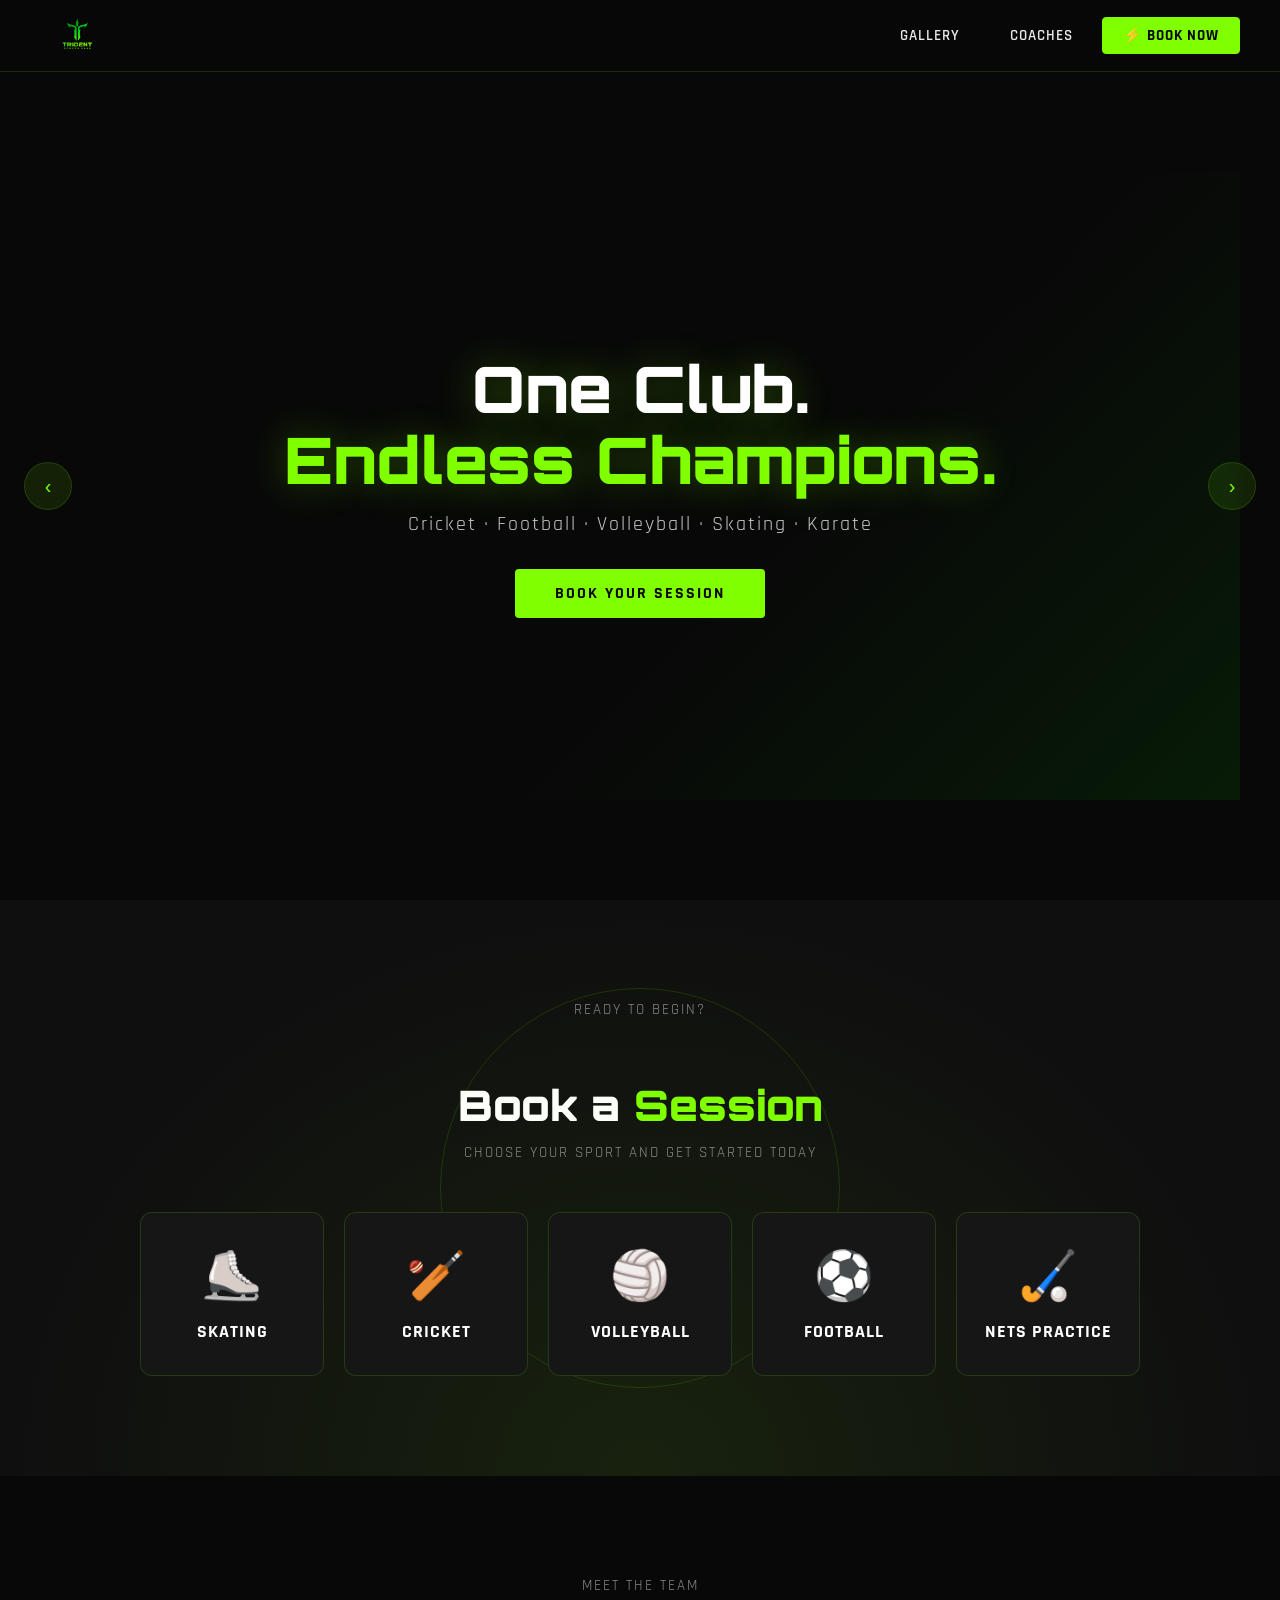
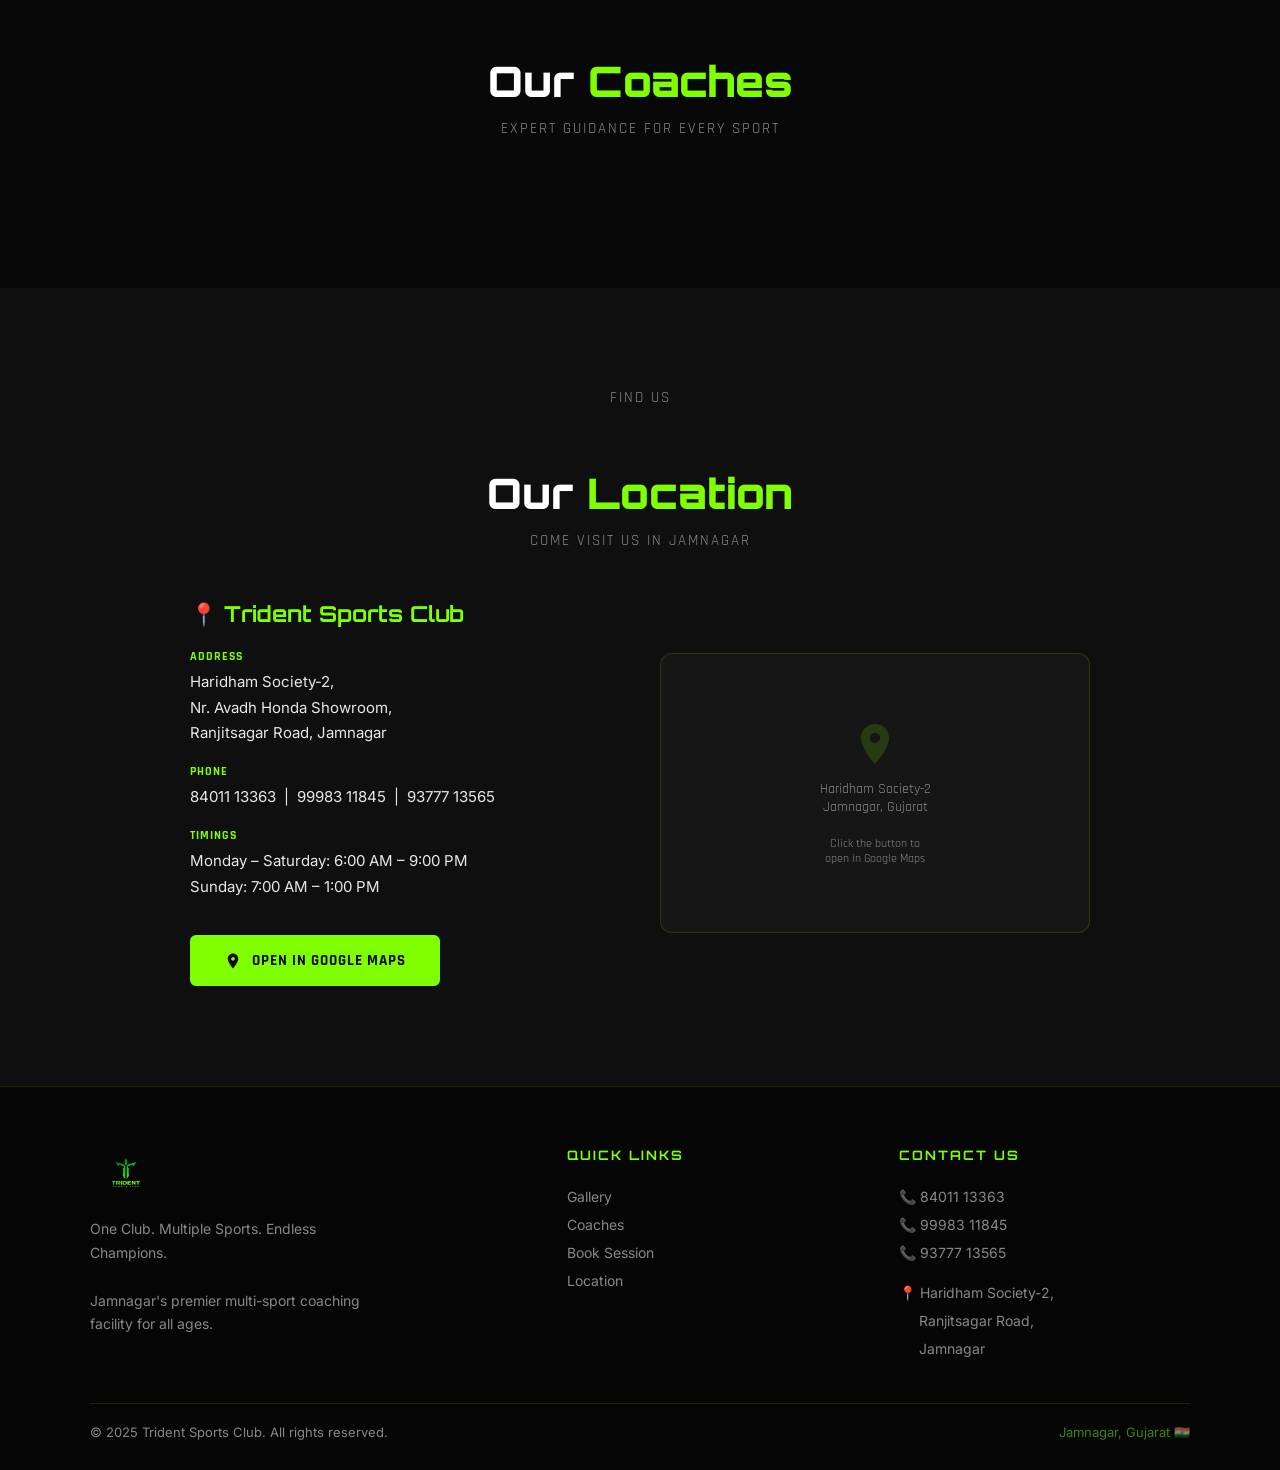
==== index.html @ 160d7a82 "Rename Index.html to index.html" ====
<!DOCTYPE html>
<html lang="en">
<head>
<meta charset="UTF-8">
<meta name="viewport" content="width=device-width, initial-scale=1.0">
<title>Trident Sports Club - Jamnagar</title>
<link rel="preconnect" href="https://fonts.googleapis.com">
<link href="https://fonts.googleapis.com/css2?family=Rajdhani:wght@400;500;600;700&family=Orbitron:wght@400;700;900&family=Inter:wght@300;400;500;600&display=swap" rel="stylesheet">

<style>
:root {
  --neon: #7FFF00;
  --dark-green: #00C800;
  --black: #080808;
  --dark: #0f0f0f;
  --card: #161616;
  --border: rgba(127,255,0,0.15);
  --text: #e8e8e8;
  --muted: #888;
}

* { margin:0; padding:0; box-sizing:border-box; }

html { scroll-behavior: smooth; }

body {
  background: var(--black);
  color: var(--text);
  font-family: 'Inter', sans-serif;
  overflow-x: hidden;
}

/* ===== SCROLLBAR ===== */
::-webkit-scrollbar { width: 4px; }
::-webkit-scrollbar-track { background: var(--black); }
::-webkit-scrollbar-thumb { background: var(--neon); border-radius: 2px; }

/* ===== HEADER ===== */
header {
  position: fixed; top: 0; left: 0; right: 0; z-index: 1000;
  background: rgba(8,8,8,0.92);
  backdrop-filter: blur(12px);
  border-bottom: 1px solid var(--border);
  padding: 0 40px;
  height: 72px;
  display: flex; align-items: center; justify-content: space-between;
}

.logo-wrap img { height: 52px; object-fit: contain; }

nav { display: flex; align-items: center; gap: 8px; }

nav a {
  color: var(--text);
  text-decoration: none;
  font-family: 'Rajdhani', sans-serif;
  font-size: 15px;
  font-weight: 600;
  letter-spacing: 1px;
  text-transform: uppercase;
  padding: 8px 20px;
  border-radius: 4px;
  border: 1px solid transparent;
  transition: all 0.3s;
}

nav a:hover { color: var(--neon); border-color: var(--border); }

nav .cta-btn {
  background: var(--neon);
  color: var(--black);
  border-color: var(--neon);
  font-weight: 700;
  cursor: pointer;
}

nav .cta-btn:hover {
  background: transparent;
  color: var(--neon);
}

/* ===== HERO SLIDER ===== */
.hero {
  margin-top: 72px;
  position: relative;
  height: calc(100vh - 72px);
  overflow: hidden;
}

.slides-wrap {
  display: flex;
  width: 100%;
  height: 100%;
  transition: transform 0.8s cubic-bezier(0.77, 0, 0.18, 1);
}

.slide {
  min-width: 100%;
  height: 100%;
  position: relative;
  display: flex; align-items: center; justify-content: center;
  overflow: hidden;
}

.slide-bg {
  position: absolute; inset: 0;
  background-size: cover; background-position: center;
  transform: scale(1.05);
  transition: transform 8s ease;
}

.slide.active .slide-bg { transform: scale(1); }

.slide-overlay {
  position: absolute; inset: 0;
  background: linear-gradient(135deg, rgba(8,8,8,0.85) 0%, rgba(8,8,8,0.4) 60%, rgba(0,200,0,0.1) 100%);
}

.slide-content {
  position: relative; z-index: 2;
  text-align: center;
  padding: 0 20px;
}

.slide-content h2 {
  font-family: 'Orbitron', sans-serif;
  font-size: clamp(28px, 5vw, 64px);
  font-weight: 900;
  color: #fff;
  line-height: 1.1;
  text-shadow: 0 0 40px rgba(127,255,0,0.3);
}

.slide-content h2 span { color: var(--neon); }

.slide-content p {
  font-size: clamp(14px, 2vw, 20px);
  color: var(--text);
  margin: 16px 0 32px;
  opacity: 0.85;
  font-family: 'Rajdhani', sans-serif;
  letter-spacing: 2px;
}

.slide-btn {
  display: inline-block;
  background: var(--neon);
  color: var(--black);
  font-family: 'Rajdhani', sans-serif;
  font-weight: 700;
  font-size: 16px;
  letter-spacing: 2px;
  text-transform: uppercase;
  padding: 14px 40px;
  border-radius: 4px;
  cursor: pointer;
  border: none;
  transition: all 0.3s;
  text-decoration: none;
}

.slide-btn:hover {
  background: transparent;
  color: var(--neon);
  box-shadow: 0 0 0 2px var(--neon), 0 0 30px rgba(127,255,0,0.3);
}

/* Slide dots */
.slide-dots {
  position: absolute; bottom: 30px; left: 50%; transform: translateX(-50%);
  display: flex; gap: 10px; z-index: 10;
}

.dot {
  width: 8px; height: 8px;
  border-radius: 50%;
  background: rgba(255,255,255,0.3);
  cursor: pointer; transition: all 0.3s;
}

.dot.active { background: var(--neon); width: 24px; border-radius: 4px; }

/* Slide arrows */
.slide-arrow {
  position: absolute; top: 50%; transform: translateY(-50%);
  z-index: 10;
  background: rgba(127,255,0,0.1);
  border: 1px solid var(--border);
  color: var(--neon);
  width: 48px; height: 48px;
  border-radius: 50%;
  display: flex; align-items: center; justify-content: center;
  cursor: pointer;
  font-size: 20px;
  transition: all 0.3s;
  backdrop-filter: blur(8px);
}

.slide-arrow:hover { background: var(--neon); color: var(--black); }
.slide-arrow.prev { left: 24px; }
.slide-arrow.next { right: 24px; }

/* ===== SECTIONS ===== */
section { padding: 100px 40px; }

.section-title {
  font-family: 'Orbitron', sans-serif;
  font-size: clamp(24px, 4vw, 42px);
  font-weight: 900;
  text-align: center;
  margin-bottom: 12px;
  color: #fff;
}

.section-title span { color: var(--neon); }

.section-sub {
  text-align: center;
  color: var(--muted);
  font-size: 15px;
  letter-spacing: 2px;
  text-transform: uppercase;
  margin-bottom: 60px;
  font-family: 'Rajdhani', sans-serif;
}

/* ===== BOOK NOW SECTION ===== */
#book {
  background: var(--dark);
  position: relative;
  overflow: hidden;
}

#book::before {
  content: '';
  position: absolute; inset: 0;
  background: radial-gradient(ellipse at 50% 100%, rgba(127,255,0,0.08) 0%, transparent 70%);
}

.book-grid {
  display: grid;
  grid-template-columns: repeat(auto-fit, minmax(160px, 1fr));
  gap: 20px;
  max-width: 1000px;
  margin: 0 auto;
}

.sport-card {
  background: var(--card);
  border: 1px solid var(--border);
  border-radius: 12px;
  padding: 32px 20px;
  text-align: center;
  cursor: pointer;
  transition: all 0.4s;
  position: relative;
  overflow: hidden;
}

.sport-card::before {
  content: '';
  position: absolute; top: 0; left: 0; right: 0; height: 3px;
  background: linear-gradient(90deg, transparent, var(--neon), transparent);
  transform: scaleX(0); transition: transform 0.4s;
}

.sport-card:hover::before { transform: scaleX(1); }

.sport-card:hover {
  border-color: rgba(127,255,0,0.4);
  transform: translateY(-8px);
  box-shadow: 0 20px 60px rgba(127,255,0,0.1);
}

.sport-icon {
  font-size: 48px;
  margin-bottom: 16px;
  display: block;
  transition: transform 0.3s;
}

.sport-card:hover .sport-icon { transform: scale(1.15); }

.sport-img {
  width: 80px; height: 80px;
  border-radius: 50%;
  object-fit: cover;
  margin: 0 auto 16px;
  display: block;
  border: 2px solid var(--border);
  transition: border-color 0.3s;
}

.sport-card:hover .sport-img { border-color: var(--neon); }

.sport-card h3 {
  font-family: 'Rajdhani', sans-serif;
  font-size: 18px;
  font-weight: 700;
  letter-spacing: 1px;
  text-transform: uppercase;
  color: #fff;
}

/* Animated pulse ring for book section */
.pulse-ring {
  position: absolute;
  width: 400px; height: 400px;
  border-radius: 50%;
  border: 1px solid rgba(127,255,0,0.05);
  top: 50%; left: 50%;
  transform: translate(-50%, -50%);
  animation: pulse-expand 4s ease-out infinite;
}

.pulse-ring:nth-child(2) { animation-delay: 1.3s; }
.pulse-ring:nth-child(3) { animation-delay: 2.6s; }

@keyframes pulse-expand {
  0% { transform: translate(-50%,-50%) scale(0.5); opacity: 1; }
  100% { transform: translate(-50%,-50%) scale(2); opacity: 0; }
}

/* ===== COACHES SECTION ===== */
#coaches { background: var(--black); }

.coaches-grid {
  display: grid;
  grid-template-columns: repeat(auto-fill, minmax(240px, 1fr));
  gap: 24px;
  max-width: 1100px;
  margin: 0 auto;
}

.coach-card {
  background: var(--card);
  border: 1px solid var(--border);
  border-radius: 12px;
  overflow: hidden;
  transition: all 0.4s;
  position: relative;
}

.coach-card:hover {
  transform: translateY(-6px);
  box-shadow: 0 20px 50px rgba(127,255,0,0.08);
  border-color: rgba(127,255,0,0.35);
}

.coach-img-wrap {
  height: 220px;
  background: linear-gradient(135deg, #1a2a0a, #0a1a05);
  display: flex; align-items: center; justify-content: center;
  font-size: 72px;
  position: relative; overflow: hidden;
}

.coach-img-wrap img {
  width: 100%; height: 100%;
  object-fit: cover;
}

.coach-img-placeholder {
  font-size: 72px;
}

.coach-sport-tag {
  position: absolute; top: 12px; right: 12px;
  background: var(--neon);
  color: var(--black);
  font-family: 'Rajdhani', sans-serif;
  font-weight: 700;
  font-size: 11px;
  letter-spacing: 1px;
  text-transform: uppercase;
  padding: 4px 10px;
  border-radius: 3px;
}

.coach-info { padding: 20px; }

.coach-info h3 {
  font-family: 'Rajdhani', sans-serif;
  font-size: 20px;
  font-weight: 700;
  color: #fff;
  letter-spacing: 0.5px;
}

.coach-info p {
  color: var(--muted);
  font-size: 13px;
  margin-top: 6px;
  line-height: 1.5;
}

.coach-exp {
  display: flex; align-items: center; gap: 6px;
  margin-top: 12px;
  color: var(--neon);
  font-family: 'Rajdhani', sans-serif;
  font-size: 13px;
  font-weight: 600;
}

/* ===== LOCATION ===== */
#location {
  background: var(--dark);
}

.location-inner {
  max-width: 900px;
  margin: 0 auto;
  display: grid;
  grid-template-columns: 1fr 1fr;
  gap: 40px;
  align-items: center;
}

.location-info h3 {
  font-family: 'Orbitron', sans-serif;
  font-size: 22px;
  color: var(--neon);
  margin-bottom: 20px;
}

.location-info p {
  color: var(--text);
  line-height: 1.7;
  margin-bottom: 8px;
  font-size: 15px;
}

.location-info p strong {
  color: var(--neon);
  font-family: 'Rajdhani', sans-serif;
  font-size: 12px;
  letter-spacing: 1px;
  text-transform: uppercase;
  display: block;
  margin-bottom: 2px;
}

.map-btn {
  display: inline-flex; align-items: center; gap: 10px;
  margin-top: 28px;
  background: var(--neon);
  color: var(--black);
  font-family: 'Rajdhani', sans-serif;
  font-weight: 700;
  font-size: 15px;
  letter-spacing: 1px;
  text-transform: uppercase;
  padding: 14px 32px;
  border-radius: 6px;
  cursor: pointer;
  text-decoration: none;
  transition: all 0.3s;
  border: 2px solid var(--neon);
}

.map-btn:hover {
  background: transparent;
  color: var(--neon);
}

.map-placeholder {
  border-radius: 12px;
  overflow: hidden;
  border: 1px solid var(--border);
  height: 280px;
  background: var(--card);
  display: flex; align-items: center; justify-content: center;
  flex-direction: column;
  gap: 12px;
  color: var(--muted);
  font-family: 'Rajdhani', sans-serif;
  font-size: 14px;
  text-align: center;
}

.map-placeholder svg { opacity: 0.4; }

/* ===== FOOTER ===== */
footer {
  background: #050505;
  border-top: 1px solid var(--border);
  padding: 60px 40px 30px;
}

.footer-grid {
  max-width: 1100px;
  margin: 0 auto;
  display: grid;
  grid-template-columns: 1.5fr 1fr 1fr;
  gap: 40px;
  padding-bottom: 40px;
  border-bottom: 1px solid var(--border);
}

.footer-brand img { height: 50px; margin-bottom: 16px; }

.footer-brand p {
  color: var(--muted);
  font-size: 14px;
  line-height: 1.7;
  max-width: 280px;
}

.footer-col h4 {
  font-family: 'Orbitron', sans-serif;
  font-size: 13px;
  color: var(--neon);
  letter-spacing: 2px;
  text-transform: uppercase;
  margin-bottom: 20px;
}

.footer-col p, .footer-col a {
  color: var(--muted);
  font-size: 14px;
  line-height: 2;
  text-decoration: none;
  display: block;
  transition: color 0.2s;
}

.footer-col a:hover { color: var(--neon); }

.footer-bottom {
  max-width: 1100px;
  margin: 20px auto 0;
  display: flex; justify-content: space-between; align-items: center;
  font-size: 13px;
  color: var(--muted);
}

/* ===== MODALS ===== */
.modal-overlay {
  position: fixed; inset: 0;
  background: rgba(0,0,0,0.85);
  backdrop-filter: blur(8px);
  z-index: 9000;
  display: none;
  align-items: center;
  justify-content: center;
  padding: 20px;
}

.modal-overlay.open { display: flex; }

.modal {
  background: var(--card);
  border: 1px solid var(--border);
  border-radius: 16px;
  width: 100%;
  max-width: 600px;
  max-height: 90vh;
  overflow-y: auto;
  position: relative;
}

.modal-header {
  padding: 28px 32px 20px;
  border-bottom: 1px solid var(--border);
  display: flex; justify-content: space-between; align-items: center;
}

.modal-header h2 {
  font-family: 'Orbitron', sans-serif;
  font-size: 20px;
  color: var(--neon);
}

.close-btn {
  background: none; border: none;
  color: var(--muted); font-size: 24px;
  cursor: pointer; transition: color 0.2s;
  line-height: 1;
}

.close-btn:hover { color: #fff; }

.modal-body { padding: 28px 32px; }

/* Game selection */
.games-grid {
  display: grid;
  grid-template-columns: repeat(auto-fill, minmax(130px, 1fr));
  gap: 14px;
}

.game-option {
  background: var(--dark);
  border: 2px solid var(--border);
  border-radius: 10px;
  padding: 20px 12px;
  text-align: center;
  cursor: pointer;
  transition: all 0.3s;
  font-family: 'Rajdhani', sans-serif;
  font-size: 14px;
  font-weight: 600;
  color: #fff;
  letter-spacing: 0.5px;
}

.game-option:hover, .game-option.selected {
  border-color: var(--neon);
  background: rgba(127,255,0,0.08);
  color: var(--neon);
}

.game-option .g-icon { font-size: 32px; display: block; margin-bottom: 8px; }

/* Tab system */
.tabs {
  display: flex; gap: 0;
  border-bottom: 1px solid var(--border);
  margin-bottom: 28px;
}

.tab-btn {
  flex: 1;
  background: none;
  border: none;
  padding: 14px;
  font-family: 'Rajdhani', sans-serif;
  font-size: 15px;
  font-weight: 600;
  letter-spacing: 1px;
  text-transform: uppercase;
  color: var(--muted);
  cursor: pointer;
  border-bottom: 2px solid transparent;
  transition: all 0.3s;
}

.tab-btn.active {
  color: var(--neon);
  border-bottom-color: var(--neon);
}

.tab-content { display: none; }
.tab-content.active { display: block; }

/* Calendar */
.calendar-wrap { margin-bottom: 24px; }

.cal-header {
  display: flex; justify-content: space-between; align-items: center;
  margin-bottom: 16px;
}

.cal-header h3 {
  font-family: 'Rajdhani', sans-serif;
  font-size: 18px;
  font-weight: 700;
  color: #fff;
}

.cal-nav {
  background: none; border: 1px solid var(--border);
  color: var(--text); padding: 6px 14px;
  border-radius: 4px; cursor: pointer;
  font-size: 16px; transition: all 0.2s;
}

.cal-nav:hover { border-color: var(--neon); color: var(--neon); }

.cal-grid {
  display: grid;
  grid-template-columns: repeat(7, 1fr);
  gap: 4px;
}

.cal-day-name {
  text-align: center;
  font-family: 'Rajdhani', sans-serif;
  font-size: 12px;
  letter-spacing: 1px;
  color: var(--muted);
  padding: 8px 0;
  text-transform: uppercase;
}

.cal-day {
  text-align: center;
  padding: 10px 4px;
  border-radius: 6px;
  cursor: pointer;
  font-size: 14px;
  transition: all 0.2s;
  border: 1px solid transparent;
  color: var(--text);
}

.cal-day:hover:not(.empty):not(.past) {
  background: rgba(127,255,0,0.1);
  border-color: var(--border);
  color: var(--neon);
}

.cal-day.selected {
  background: var(--neon);
  color: var(--black);
  font-weight: 700;
}

.cal-day.today { color: var(--neon); font-weight: 700; }
.cal-day.empty, .cal-day.past { opacity: 0.2; cursor: default; }

/* Time slots */
.time-slots {
  display: grid;
  grid-template-columns: repeat(auto-fill, minmax(100px, 1fr));
  gap: 8px;
  margin-top: 12px;
}

.time-slot {
  padding: 10px;
  text-align: center;
  border: 1px solid var(--border);
  border-radius: 6px;
  cursor: pointer;
  font-family: 'Rajdhani', sans-serif;
  font-size: 14px;
  color: var(--text);
  transition: all 0.2s;
}

.time-slot:hover, .time-slot.selected {
  border-color: var(--neon);
  background: rgba(127,255,0,0.08);
  color: var(--neon);
}

/* Form */
.form-group { margin-bottom: 20px; }

.form-group label {
  display: block;
  font-family: 'Rajdhani', sans-serif;
  font-size: 13px;
  letter-spacing: 1px;
  text-transform: uppercase;
  color: var(--muted);
  margin-bottom: 8px;
}

.form-group input, .form-group select, .form-group textarea {
  width: 100%;
  background: var(--dark);
  border: 1px solid var(--border);
  border-radius: 6px;
  padding: 12px 16px;
  color: #fff;
  font-size: 15px;
  font-family: 'Inter', sans-serif;
  outline: none;
  transition: border-color 0.2s;
}

.form-group input:focus,
.form-group select:focus {
  border-color: var(--neon);
}

.form-group .required-note {
  font-size: 11px;
  color: rgba(127,255,0,0.6);
  margin-top: 4px;
}

.form-row { display: grid; grid-template-columns: 1fr 1fr; gap: 16px; }

.submit-btn {
  width: 100%;
  background: var(--neon);
  color: var(--black);
  border: none;
  padding: 16px;
  border-radius: 8px;
  font-family: 'Rajdhani', sans-serif;
  font-size: 17px;
  font-weight: 700;
  letter-spacing: 2px;
  text-transform: uppercase;
  cursor: pointer;
  transition: all 0.3s;
  margin-top: 8px;
}

.submit-btn:hover {
  background: transparent;
  color: var(--neon);
  box-shadow: 0 0 0 2px var(--neon);
}

/* Back btn */
.back-btn {
  background: none;
  border: 1px solid var(--border);
  color: var(--muted);
  padding: 8px 18px;
  border-radius: 4px;
  cursor: pointer;
  font-family: 'Rajdhani', sans-serif;
  font-size: 13px;
  letter-spacing: 1px;
  text-transform: uppercase;
  margin-bottom: 20px;
  transition: all 0.2s;
}

.back-btn:hover { border-color: var(--neon); color: var(--neon); }

/* Success screen */
.success-screen {
  text-align: center;
  padding: 40px 20px;
}

.success-icon {
  font-size: 72px;
  display: block;
  margin-bottom: 20px;
  animation: bounce-in 0.5s cubic-bezier(0.175, 0.885, 0.32, 1.275);
}

@keyframes bounce-in {
  0% { transform: scale(0); }
  100% { transform: scale(1); }
}

.success-screen h2 {
  font-family: 'Orbitron', sans-serif;
  font-size: 24px;
  color: var(--neon);
  margin-bottom: 12px;
}

.success-screen p {
  color: var(--muted);
  font-size: 15px;
  line-height: 1.6;
  max-width: 380px;
  margin: 0 auto 24px;
}

/* Step indicator */
.step-indicator {
  display: flex;
  align-items: center;
  justify-content: center;
  gap: 8px;
  margin-bottom: 28px;
}

.step {
  width: 28px; height: 28px;
  border-radius: 50%;
  border: 2px solid var(--border);
  display: flex; align-items: center; justify-content: center;
  font-family: 'Orbitron', sans-serif;
  font-size: 11px;
  color: var(--muted);
  transition: all 0.3s;
}

.step.active {
  border-color: var(--neon);
  background: var(--neon);
  color: var(--black);
  font-weight: 700;
}

.step.done {
  border-color: var(--dark-green);
  background: rgba(0,200,0,0.15);
  color: var(--dark-green);
}

.step-line {
  flex: 1;
  height: 1px;
  background: var(--border);
  max-width: 40px;
}

/* Label tag */
.label-tag {
  display: inline-block;
  background: rgba(127,255,0,0.1);
  border: 1px solid rgba(127,255,0,0.3);
  color: var(--neon);
  font-family: 'Rajdhani', sans-serif;
  font-size: 12px;
  letter-spacing: 1px;
  text-transform: uppercase;
  padding: 4px 12px;
  border-radius: 3px;
  margin-bottom: 16px;
}

/* Responsive */
@media (max-width: 768px) {
  header { padding: 0 20px; }
  nav a:not(.cta-btn) { display: none; }
  section { padding: 70px 20px; }
  .location-inner { grid-template-columns: 1fr; }
  .footer-grid { grid-template-columns: 1fr; }
  .footer-bottom { flex-direction: column; gap: 8px; text-align: center; }
  .form-row { grid-template-columns: 1fr; }
}

@keyframes fadeInOverlay { from { opacity: 0; } to { opacity: 1; } }
@keyframes popIn { from { transform: scale(0.7); opacity: 0; } to { transform: scale(1); opacity: 1; } }
@keyframes bounceIn { 0% { transform: scale(0); } 60% { transform: scale(1.2); } 100% { transform: scale(1); } }
</style>
</head>
<body>

<!-- HEADER -->
<header>
  <div class="logo-wrap">
    <img src="[data-uri]" alt="Trident Sports Club">
  </div>
  <nav>
    <a href="#gallery">Gallery</a>
    <a href="#coaches">Coaches</a>
    <a href="#book" class="cta-btn" onclick="openBookNow()">⚡ Book Now</a>
  </nav>
</header>

<!-- HERO SLIDER -->
<section class="hero" id="gallery">
  <div class="slides-wrap" id="slidesWrap">

    <div class="slide active">
      <div class="slide-bg" style="background: linear-gradient(135deg, #0a1a05 0%, #1a2a08 40%, #0f1f06 100%); background-image: url('https://images.unsplash.com/photo-1579952363873-27f3bade9f55?w=1400&q=80'); background-blend-mode: multiply;"></div>
      <div class="slide-overlay"></div>
      <div class="slide-content">
        <h2>One Club.<br><span>Endless Champions.</span></h2>
        <p>Cricket · Football · Volleyball · Skating · Karate</p>
        <button class="slide-btn" onclick="openBookNow()">Book Your Session</button>
      </div>
    </div>

    <div class="slide">
      <div class="slide-bg" style="background: linear-gradient(135deg, #0a0f1a 0%, #081520 100%); background-image: url('https://images.unsplash.com/photo-1560272564-c83b66b1ad12?w=1400&q=80'); background-blend-mode: multiply;"></div>
      <div class="slide-overlay"></div>
      <div class="slide-content">
        <h2>World-Class<br><span>Cricket Coaching</span></h2>
        <p>Train with the best coaches in Jamnagar</p>
        <button class="slide-btn" onclick="openBookNow()">Start Training</button>
      </div>
    </div>

    <div class="slide">
      <div class="slide-bg" style="background: linear-gradient(135deg, #0a0505 0%, #1a0808 100%); background-image: url('https://images.unsplash.com/photo-1615729947596-a598e5de0ab3?w=1400&q=80'); background-blend-mode: multiply;"></div>
      <div class="slide-overlay"></div>
      <div class="slide-content">
        <h2>Master the<br><span>Art of Skating</span></h2>
        <p>For all ages — beginners to advanced</p>
        <button class="slide-btn" onclick="openBookNow()">Join Now</button>
      </div>
    </div>

    <div class="slide">
      <div class="slide-bg" style="background: linear-gradient(135deg, #050a0f 0%, #080f1a 100%); background-image: url('https://images.unsplash.com/photo-1574629810360-7efbbe195018?w=1400&q=80'); background-blend-mode: multiply;"></div>
      <div class="slide-overlay"></div>
      <div class="slide-content">
        <h2>Football<br><span>Training Camp</span></h2>
        <p>Build skills, stamina & team spirit</p>
        <button class="slide-btn" onclick="openBookNow()">Get Started</button>
      </div>
    </div>

    <div class="slide">
      <div class="slide-bg" style="background-image: url('https://images.unsplash.com/photo-1541534741688-6078c6bfb5c5?w=1400&q=80'); background-blend-mode: multiply; background-color: #0a0a0f;"></div>
      <div class="slide-overlay"></div>
      <div class="slide-content">
        <h2>Karate &<br><span>Martial Arts</span></h2>
        <p>Discipline · Focus · Strength</p>
        <button class="slide-btn" onclick="openBookNow()">Enroll Today</button>
      </div>
    </div>

  </div>

  <button class="slide-arrow prev" onclick="changeSlide(-1)">&#8249;</button>
  <button class="slide-arrow next" onclick="changeSlide(1)">&#8250;</button>

  <div class="slide-dots" id="slideDots"></div>
</section>

<!-- BOOK NOW SECTION -->
<section id="book">
  <div class="pulse-ring"></div>
  <div class="pulse-ring"></div>
  <div class="pulse-ring"></div>
  <p class="section-sub">Ready to begin?</p>
  <h2 class="section-title">Book a <span>Session</span></h2>
  <div class="section-sub" style="margin-bottom:50px;">Choose your sport and get started today</div>

  <div class="book-grid">
    <div class="sport-card" onclick="openBookNow('skating')">
      <span class="sport-icon">⛸️</span>
      <h3>Skating</h3>
    </div>
    <div class="sport-card" onclick="openBookNow('cricket')">
      <span class="sport-icon">🏏</span>
      <h3>Cricket</h3>
    </div>
    <div class="sport-card" onclick="openBookNow('volleyball')">
      <span class="sport-icon">🏐</span>
      <h3>Volleyball</h3>
    </div>
    <div class="sport-card" onclick="openBookNow('football')">
      <span class="sport-icon">⚽</span>
      <h3>Football</h3>
    </div>
    <div class="sport-card" onclick="openBookNow('nets')">
      <span class="sport-icon">🏑</span>
      <h3>Nets Practice</h3>
    </div>
  </div>
</section>

<!-- COACHES SECTION -->
<section id="coaches">
  <p class="section-sub">Meet the team</p>
  <h2 class="section-title">Our <span>Coaches</span></h2>
  <div class="section-sub" style="margin-bottom:50px;">Expert guidance for every sport</div>

  <div class="coaches-grid" id="coachesGrid">
    <!-- Coaches loaded by JS -->
  </div>
</section>

<!-- LOCATION -->
<section id="location">
  <p class="section-sub">Find Us</p>
  <h2 class="section-title">Our <span>Location</span></h2>
  <div class="section-sub" style="margin-bottom:50px;">Come visit us in Jamnagar</div>

  <div class="location-inner">
    <div class="location-info">
      <h3>📍 Trident Sports Club</h3>
      <p><strong>Address</strong>Haridham Society-2,<br>Nr. Avadh Honda Showroom,<br>Ranjitsagar Road, Jamnagar</p>
      <p style="margin-top:16px;"><strong>Phone</strong>84011 13363 &nbsp;|&nbsp; 99983 11845 &nbsp;|&nbsp; 93777 13565</p>
      <p style="margin-top:16px;"><strong>Timings</strong>Monday – Saturday: 6:00 AM – 9:00 PM<br>Sunday: 7:00 AM – 1:00 PM</p>
      <a class="map-btn" href="#" id="mapsLink" target="_blank">
        <svg width="18" height="18" fill="none" viewBox="0 0 24 24"><path d="M12 2C8.13 2 5 5.13 5 9c0 5.25 7 13 7 13s7-7.75 7-13c0-3.87-3.13-7-7-7zm0 9.5c-1.38 0-2.5-1.12-2.5-2.5s1.12-2.5 2.5-2.5 2.5 1.12 2.5 2.5-1.12 2.5-2.5 2.5z" fill="currentColor"/></svg>
        Open in Google Maps
      </a>
    </div>
    <div class="map-placeholder">
      <svg width="48" height="48" fill="none" viewBox="0 0 24 24"><path d="M12 2C8.13 2 5 5.13 5 9c0 5.25 7 13 7 13s7-7.75 7-13c0-3.87-3.13-7-7-7zm0 9.5c-1.38 0-2.5-1.12-2.5-2.5s1.12-2.5 2.5-2.5 2.5 1.12 2.5 2.5-1.12 2.5-2.5 2.5z" fill="#7FFF00" opacity="0.4"/></svg>
      <div>Haridham Society-2<br>Jamnagar, Gujarat</div>
      <div style="font-size:12px;margin-top:8px;">Click the button to<br>open in Google Maps</div>
    </div>
  </div>
</section>

<!-- FOOTER -->
<footer>
  <div class="footer-grid">
    <div class="footer-brand">
      <img src="[data-uri]" alt="Trident Sports Club">
      <p>One Club. Multiple Sports. Endless Champions.<br><br>Jamnagar's premier multi-sport coaching facility for all ages.</p>
    </div>
    <div class="footer-col">
      <h4>Quick Links</h4>
      <a href="#gallery">Gallery</a>
      <a href="#coaches">Coaches</a>
      <a href="#book" onclick="openBookNow()">Book Session</a>
      <a href="#location">Location</a>
    </div>
    <div class="footer-col">
      <h4>Contact Us</h4>
      <p>📞 84011 13363</p>
      <p>📞 99983 11845</p>
      <p>📞 93777 13565</p>
      <p style="margin-top:12px;">📍 Haridham Society-2,<br>&nbsp;&nbsp;&nbsp;&nbsp;&nbsp;Ranjitsagar Road,<br>&nbsp;&nbsp;&nbsp;&nbsp;&nbsp;Jamnagar</p>
    </div>
  </div>
  <div class="footer-bottom">
    <span>© 2025 Trident Sports Club. All rights reserved.</span>
    <span style="color: rgba(127,255,0,0.5);">Jamnagar, Gujarat 🇮🇳</span>
  </div>
</footer>

<!-- ============ BOOKING MODAL ============ -->
<div class="modal-overlay" id="bookModal">
  <div class="modal">
    <div class="modal-header">
      <h2 id="modalTitle">Book a Session</h2>
      <button class="close-btn" onclick="closeModal()">&times;</button>
    </div>
    <div class="modal-body" id="modalBody">
      <!-- Content injected by JS -->
    </div>
  </div>
</div>

<script>
// ============ LOGO ============
(function() {
  var LOGO_B64 = document.querySelector('meta[name="logo"]') ? document.querySelector('meta[name="logo"]').content : "";
  // Logo already embedded as src in img tags via data URIs set below
})();

// ============ SLIDER ============
var currentSlide = 0;
var slides = document.querySelectorAll('.slide');
var dotsContainer = document.getElementById('slideDots');
var slideInterval;

slides.forEach(function(_, i) {
  var dot = document.createElement('div');
  dot.className = 'dot' + (i === 0 ? ' active' : '');
  dot.addEventListener('click', function() { goToSlide(i); });
  dotsContainer.appendChild(dot);
});

function goToSlide(n) {
  slides[currentSlide].classList.remove('active');
  dotsContainer.children[currentSlide].classList.remove('active');
  currentSlide = (n + slides.length) % slides.length;
  slides[currentSlide].classList.add('active');
  dotsContainer.children[currentSlide].classList.add('active');
  document.getElementById('slidesWrap').style.transform = 'translateX(-' + (currentSlide * 100) + '%)';
}

function changeSlide(dir) {
  goToSlide(currentSlide + dir);
  resetInterval();
}

function resetInterval() {
  clearInterval(slideInterval);
  slideInterval = setInterval(function() { changeSlide(1); }, 5000);
}

slideInterval = setInterval(function() { changeSlide(1); }, 5000);

// ============ COACHES DATA ============
var coaches = [
  { name: "Coach Name 1", sport: "Cricket", exp: "10+ years experience", bio: "Add coach bio here.", icon: "🏏" },
  { name: "Coach Name 2", sport: "Skating", exp: "8+ years experience", bio: "Add coach bio here.", icon: "⛸️" },
  { name: "Coach Name 3", sport: "Football", exp: "12+ years experience", bio: "Add coach bio here.", icon: "⚽" },
  { name: "Coach Name 4", sport: "Volleyball", exp: "7+ years experience", bio: "Add coach bio here.", icon: "🏐" },
  { name: "Coach Name 5", sport: "Karate", exp: "15+ years experience", bio: "Add coach bio here.", icon: "🥋" },
];

function renderCoaches() {
  var grid = document.getElementById('coachesGrid');
  grid.innerHTML = coaches.map(function(c) {
    return '<div class="coach-card">' +
      '<div class="coach-img-wrap"><span class="coach-img-placeholder">' + c.icon + '</span>' +
      '<span class="coach-sport-tag">' + c.sport + '</span></div>' +
      '<div class="coach-info"><h3>' + c.name + '</h3><p>' + c.bio + '</p>' +
      '<div class="coach-exp">⭐ ' + c.exp + '</div></div></div>';
  }).join('');
}
renderCoaches();

// ============ MAPS LINK ============
document.getElementById('mapsLink').href = 'https://maps.google.com/?q=Haridham+Society+2+Ranjitsagar+Road+Jamnagar+Gujarat';

// ============ BOOKING ============
var sports = [
  { id: 'skating',    label: 'Skating',       icon: '⛸️' },
  { id: 'cricket',    label: 'Cricket',        icon: '🏏' },
  { id: 'volleyball', label: 'Volleyball',     icon: '🏐' },
  { id: 'football',   label: 'Football',       icon: '⚽' },
  { id: 'nets',       label: 'Nets Practice',  icon: '🏑' },
];

var timeSlots = ['6:00 AM','7:00 AM','8:00 AM','9:00 AM','10:00 AM','4:00 PM','5:00 PM','6:00 PM','7:00 PM','8:00 PM'];

var months = ['January','February','March','April','May','June','July','August','September','October','November','December'];

var bookingState = {
  step: 1, sport: null, bookingType: 'coaching',
  date: null, timeSlot: null,
  calYear: new Date().getFullYear(), calMonth: new Date().getMonth(),
  userName: '', userMobile: '', userEmail: '', userAge: ''
};

function getSport(id) {
  for (var i = 0; i < sports.length; i++) { if (sports[i].id === id) return sports[i]; }
  return null;
}

function openBookNow(sportId) {
  bookingState.step = sportId ? 2 : 1;
  bookingState.sport = sportId || null;
  bookingState.bookingType = 'coaching';
  bookingState.date = null;
  bookingState.timeSlot = null;
  bookingState.calYear = new Date().getFullYear();
  bookingState.calMonth = new Date().getMonth();
  document.getElementById('bookModal').classList.add('open');
  document.body.style.overflow = 'hidden';
  renderModal();
}

function closeModal() {
  document.getElementById('bookModal').classList.remove('open');
  document.body.style.overflow = '';
}

document.getElementById('bookModal').addEventListener('click', function(e) {
  if (e.target === this) closeModal();
});

function stepDot(n) {
  var s = bookingState.step;
  if (n < s) return 'done';
  if (n === s) return 'active';
  return '';
}

function stepIndicator() {
  return '<div class="step-indicator">' +
    '<div class="step ' + stepDot(1) + '">' + (bookingState.step > 1 ? '✓' : '1') + '</div>' +
    '<div class="step-line"></div>' +
    '<div class="step ' + stepDot(2) + '">' + (bookingState.step > 2 ? '✓' : '2') + '</div>' +
    '<div class="step-line"></div>' +
    '<div class="step ' + stepDot(3) + '">3</div>' +
    '</div>';
}

function renderModal() {
  var s = bookingState;
  var titleEl = document.getElementById('modalTitle');
  var bodyEl = document.getElementById('modalBody');
  var sportObj = getSport(s.sport);

  // STEP 1 — Choose sport
  if (s.step === 1) {
    titleEl.textContent = 'Choose Your Sport';
    var html = stepIndicator();
    html += '<p style="color:var(--muted);font-size:14px;text-align:center;margin-bottom:24px;">Select the sport you want to book</p>';
    html += '<div class="games-grid">';
    for (var i = 0; i < sports.length; i++) {
      html += '<div class="game-option" onclick="selectSport(\'' + sports[i].id + '\')">' +
        '<span class="g-icon">' + sports[i].icon + '</span>' + sports[i].label + '</div>';
    }
    html += '</div>';
    bodyEl.innerHTML = html;
  }

  // STEP 2 — Coaching or Slot
  else if (s.step === 2) {
    titleEl.textContent = sportObj ? sportObj.label : 'Select Option';
    var coachingActive = s.bookingType !== 'slot';
    var html = stepIndicator();
    html += '<button class="back-btn" onclick="bookingState.step=1;renderModal()">← Back</button>';
    if (sportObj) html += '<div class="label-tag">' + sportObj.icon + ' ' + sportObj.label + '</div>';

    html += '<div class="tabs">' +
      '<button class="tab-btn ' + (coachingActive ? 'active' : '') + '" id="tabCoachBtn" onclick="switchTab(\'coaching\')">🎓 Monthly Coaching</button>' +
      '<button class="tab-btn ' + (!coachingActive ? 'active' : '') + '" id="tabSlotBtn" onclick="switchTab(\'slot\')">📅 Book a Slot</button>' +
      '</div>';

    // Coaching tab
    html += '<div class="tab-content ' + (coachingActive ? 'active' : '') + '" id="tab-coaching">' +
      '<div style="background:rgba(127,255,0,0.05);border:1px solid var(--border);border-radius:10px;padding:20px;margin-bottom:20px;">' +
      '<h3 style="font-family:\'Rajdhani\',sans-serif;font-size:18px;color:#fff;margin-bottom:10px;">Monthly Coaching Enrollment</h3>' +
      '<p style="color:var(--muted);font-size:14px;line-height:1.6;">Enroll for full monthly training with structured sessions, skill development, and personal coach guidance. Our coaches will contact you to confirm your schedule.</p>' +
      '</div>' +
      '<button class="submit-btn" onclick="goToStep3(\'coaching\')">Enroll for Monthly Coaching →</button>' +
      '</div>';

    // Slot tab
    html += '<div class="tab-content ' + (!coachingActive ? 'active' : '') + '" id="tab-slot">' +
      '<div class="calendar-wrap">' +
      '<div class="cal-header">' +
      '<button class="cal-nav" onclick="changeCalMonth(-1)">&#8249;</button>' +
      '<h3 id="calMonthTitle"></h3>' +
      '<button class="cal-nav" onclick="changeCalMonth(1)">&#8250;</button>' +
      '</div><div class="cal-grid" id="calGrid"></div></div>' +
      '<div id="timeSlotSection" style="display:none;">' +
      '<p style="font-family:\'Rajdhani\',sans-serif;font-size:13px;color:var(--muted);letter-spacing:1px;text-transform:uppercase;margin-bottom:10px;">Select Time</p>' +
      '<div class="time-slots">';
    for (var t = 0; t < timeSlots.length; t++) {
      html += '<div class="time-slot" onclick="selectTime(\'' + timeSlots[t] + '\')">' + timeSlots[t] + '</div>';
    }
    html += '</div></div>';
    html += '<button class="submit-btn" id="slotNextBtn" style="display:none;margin-top:20px;" onclick="goToStep3(\'slot\')">Confirm Slot →</button>';
    html += '</div>';

    bodyEl.innerHTML = html;
    if (!coachingActive) renderCalendar();
  }

  // STEP 3 — Registration form
  else if (s.step === 3) {
    titleEl.textContent = 'Your Details';
    var sportObj2 = getSport(s.sport);
    var typeLabel = s.bookingType === 'coaching' ? 'Monthly Coaching' : ('Slot on ' + s.date + ' at ' + s.timeSlot);
    var html = stepIndicator();
    html += '<button class="back-btn" onclick="bookingState.step=2;renderModal()">← Back</button>';
    html += '<div style="background:rgba(127,255,0,0.05);border:1px solid var(--border);border-radius:8px;padding:14px 18px;margin-bottom:24px;font-family:\'Rajdhani\',sans-serif;font-size:14px;color:var(--neon);">';
    if (sportObj2) html += sportObj2.icon + ' ' + sportObj2.label;
    html += ' &nbsp;·&nbsp; ' + typeLabel + '</div>';
    html += '<form id="registrationForm" onsubmit="submitBooking(event)">' +
      '<div class="form-row">' +
      '<div class="form-group"><label>Full Name *</label><input type="text" id="f_name" placeholder="Your name" required></div>' +
      '<div class="form-group"><label>Age *</label><input type="number" id="f_age" placeholder="Your age" min="3" max="80" required></div>' +
      '</div>' +
      '<div class="form-group"><label>Mobile Number *</label>' +
      '<input type="tel" id="f_mobile" placeholder="10-digit mobile number" maxlength="10" required>' +
      '<div class="required-note">We\'ll call you on this number to confirm</div></div>' +
      '<div class="form-group"><label>Email Address (Optional)</label>' +
      '<input type="email" id="f_email" placeholder="your@email.com"></div>' +
      '<button type="submit" class="submit-btn">🚀 Submit Registration</button>' +
      '</form>';
    bodyEl.innerHTML = html;
  }

  // STEP 4 — Success
  else if (s.step === 4) {
    titleEl.textContent = 'Registration Confirmed!';
    var sportObj3 = getSport(s.sport);
    bodyEl.innerHTML = '<div class="success-screen">' +
      '<span class="success-icon">🎉</span>' +
      '<h2>We\'ve Got Your Request!</h2>' +
      '<p>Thank you, <strong style="color:var(--neon)">' + s.userName + '</strong>!<br><br>' +
      'Your booking query has been registered. Our coach will call you on <strong style="color:var(--neon)">' + s.userMobile + '</strong> shortly to confirm.</p>' +
      '<div style="background:rgba(127,255,0,0.05);border:1px solid var(--border);border-radius:10px;padding:16px;margin-bottom:24px;font-size:14px;line-height:2;color:var(--muted);">' +
      '<div><strong style="color:#fff">Sport:</strong> ' + (sportObj3 ? sportObj3.label : s.sport) + '</div>' +
      '<div><strong style="color:#fff">Type:</strong> ' + (s.bookingType === 'coaching' ? 'Monthly Coaching' : 'Single Slot') + '</div>' +
      (s.date ? '<div><strong style="color:#fff">Date:</strong> ' + s.date + '</div>' : '') +
      (s.timeSlot ? '<div><strong style="color:#fff">Time:</strong> ' + s.timeSlot + '</div>' : '') +
      '<div><strong style="color:#fff">Mobile:</strong> ' + s.userMobile + '</div>' +
      '</div>' +
      '<button class="submit-btn" onclick="closeModal()">Done ✓</button></div>';
  }
}

function selectSport(id) {
  bookingState.sport = id;
  bookingState.bookingType = 'coaching';
  bookingState.step = 2;
  renderModal();
}

function goToStep3(type) {
  if (type === 'slot') {
    if (!bookingState.date) { alert('Please select a date first.'); return; }
    if (!bookingState.timeSlot) { alert('Please select a time slot.'); return; }
  }
  bookingState.bookingType = type;
  bookingState.step = 3;
  renderModal();
}

function switchTab(type) {
  bookingState.bookingType = type === 'slot' ? 'slot' : 'coaching';
  document.querySelectorAll('.tab-btn').forEach(function(b) { b.classList.remove('active'); });
  document.querySelectorAll('.tab-content').forEach(function(c) { c.classList.remove('active'); });
  var tabEl = document.getElementById('tab-' + type);
  if (tabEl) tabEl.classList.add('active');
  if (type === 'slot') {
    document.getElementById('tabSlotBtn').classList.add('active');
    renderCalendar();
  } else {
    document.getElementById('tabCoachBtn').classList.add('active');
  }
}

function renderCalendar() {
  var calEl = document.getElementById('calMonthTitle');
  if (!calEl) return;
  var yr = bookingState.calYear, mo = bookingState.calMonth;
  calEl.textContent = months[mo] + ' ' + yr;
  var grid = document.getElementById('calGrid');
  if (!grid) return;
  var dayNames = ['Sun','Mon','Tue','Wed','Thu','Fri','Sat'];
  var today = new Date();
  var firstDay = new Date(yr, mo, 1).getDay();
  var daysInMonth = new Date(yr, mo + 1, 0).getDate();
  var html = '';
  for (var d = 0; d < 7; d++) html += '<div class="cal-day-name">' + dayNames[d] + '</div>';
  for (var e = 0; e < firstDay; e++) html += '<div class="cal-day empty"></div>';
  for (var day = 1; day <= daysInMonth; day++) {
    var thisDate = new Date(yr, mo, day);
    var todayStart = new Date(today.getFullYear(), today.getMonth(), today.getDate());
    var isPast = thisDate < todayStart;
    var dateStr = day + ' ' + months[mo] + ' ' + yr;
    var isSelected = bookingState.date === dateStr;
    var isToday = day === today.getDate() && mo === today.getMonth() && yr === today.getFullYear();
    var cls = 'cal-day';
    if (isPast) cls += ' past';
    else if (isSelected) cls += ' selected';
    else if (isToday) cls += ' today';
    var clickAttr = isPast ? '' : ' onclick="selectDate(\'' + dateStr + '\')"';
    html += '<div class="' + cls + '"' + clickAttr + '>' + day + '</div>';
  }
  grid.innerHTML = html;
}

function changeCalMonth(dir) {
  bookingState.calMonth += dir;
  if (bookingState.calMonth > 11) { bookingState.calMonth = 0; bookingState.calYear++; }
  if (bookingState.calMonth < 0) { bookingState.calMonth = 11; bookingState.calYear--; }
  renderCalendar();
}

function selectDate(date) {
  bookingState.date = date;
  bookingState.timeSlot = null;
  renderCalendar();
  var tsSection = document.getElementById('timeSlotSection');
  if (tsSection) tsSection.style.display = 'block';
  var nextBtn = document.getElementById('slotNextBtn');
  if (nextBtn) nextBtn.style.display = 'none';
}

function selectTime(time) {
  bookingState.timeSlot = time;
  document.querySelectorAll('.time-slot').forEach(function(t) {
    t.classList.toggle('selected', t.textContent.trim() === time);
  });
  var nextBtn = document.getElementById('slotNextBtn');
  if (nextBtn) nextBtn.style.display = 'block';
}

function submitBooking(e) {
  e.preventDefault();
  var name   = document.getElementById('f_name').value.trim();
  var age    = document.getElementById('f_age').value.trim();
  var mobile = document.getElementById('f_mobile').value.trim();
  var email  = document.getElementById('f_email').value.trim();

  if (!name || !age || !mobile) { alert('Please fill all required fields.'); return; }
  if (!/^\d{10}$/.test(mobile)) { alert('Please enter a valid 10-digit mobile number.'); return; }

  bookingState.userName   = name;
  bookingState.userMobile = mobile;
  bookingState.userEmail  = email;
  bookingState.userAge    = age;

  var sportObj  = getSport(bookingState.sport);
  var sportLabel = sportObj ? sportObj.label : bookingState.sport;
  var typeLabel  = bookingState.bookingType === 'coaching'
    ? 'Monthly Coaching'
    : ('Slot: ' + bookingState.date + ' at ' + bookingState.timeSlot);

  // Save registration to localStorage (visible in admin panel)
  var reg = {
    id:       Date.now(),
    name:     name,
    age:      age,
    mobile:   mobile,
    email:    email || '',
    sport:    sportLabel,
    type:     typeLabel,
    bookingType: bookingState.bookingType,
    date:     bookingState.date || '',
    timeSlot: bookingState.timeSlot || '',
    submittedAt: new Date().toLocaleString('en-IN', { timeZone: 'Asia/Kolkata' }),
    status:   'Pending'
  };

  try {
    var existing = JSON.parse(localStorage.getItem('trident_registrations') || '[]');
    existing.push(reg);
    localStorage.setItem('trident_registrations', JSON.stringify(existing));
  } catch(err) { console.warn('localStorage error:', err); }

  // WhatsApp notification to coach
  var waNum = '918401113363';
  var waMsg = encodeURIComponent(
    '🎯 *New Booking - Trident Sports Club*\n\n' +
    '👤 Name: ' + name + '\n' +
    '🎂 Age: ' + age + '\n' +
    '📱 Mobile: ' + mobile + '\n' +
    '📧 Email: ' + (email || 'Not provided') + '\n\n' +
    '🏆 Sport: ' + sportLabel + '\n' +
    '📅 Type: ' + typeLabel + '\n\n' +
    'Please call to confirm booking.'
  );
  window.open('https://wa.me/' + waNum + '?text=' + waMsg, '_blank');

  // Show modal success first, then show full-page thank you popup
  bookingState.step = 4;
  renderModal();

  // Show animated thank-you overlay after short delay
  setTimeout(function() {
    showThankYouPopup(name, mobile);
  }, 400);
}

function showThankYouPopup(name, mobile) {
  var overlay = document.createElement('div');
  overlay.id = 'thankYouOverlay';
  overlay.style.cssText = 'position:fixed;inset:0;z-index:99999;background:rgba(8,8,8,0.96);display:flex;align-items:center;justify-content:center;padding:20px;animation:fadeInOverlay 0.4s ease;';

  overlay.innerHTML =
    '<div style="text-align:center;max-width:480px;padding:40px 32px;background:#161616;border:1px solid rgba(127,255,0,0.25);border-radius:20px;animation:popIn 0.5s cubic-bezier(0.175,0.885,0.32,1.275);">' +
    '<div style="font-size:80px;margin-bottom:16px;animation:bounceIn 0.6s cubic-bezier(0.175,0.885,0.32,1.275) 0.2s both;">🎉</div>' +
    '<div style="font-family:Orbitron,sans-serif;font-size:26px;font-weight:900;color:#7FFF00;margin-bottom:12px;line-height:1.2;">Thank You,<br>' + name + '!</div>' +
    '<div style="font-size:18px;font-weight:700;color:#fff;font-family:Rajdhani,sans-serif;margin-bottom:16px;">Registration Successful!</div>' +
    '<div style="color:#aaa;font-size:15px;line-height:1.7;margin-bottom:28px;">' +
    'We have received your booking request.<br>' +
    'Our coach will contact you very shortly on<br>' +
    '<span style="color:#7FFF00;font-size:18px;font-weight:700;font-family:Rajdhani,sans-serif;">' + mobile + '</span>' +
    '</div>' +
    '<div style="background:rgba(127,255,0,0.06);border:1px solid rgba(127,255,0,0.2);border-radius:10px;padding:14px 20px;margin-bottom:28px;font-size:13px;color:#888;font-family:Rajdhani,sans-serif;letter-spacing:0.5px;">' +
    '📍 Haridham Society-2, Ranjitsagar Road, Jamnagar<br>' +
    '📞 84011 13363 &nbsp;|&nbsp; 99983 11845' +
    '</div>' +
    '<button onclick="document.getElementById('thankYouOverlay').remove();closeModal();" ' +
    'style="background:#7FFF00;color:#080808;border:none;padding:14px 48px;border-radius:8px;font-family:Rajdhani,sans-serif;font-size:17px;font-weight:700;letter-spacing:2px;text-transform:uppercase;cursor:pointer;transition:all 0.3s;"' +
    ' onmouseover="this.style.background='transparent';this.style.color='#7FFF00';this.style.boxShadow='0 0 0 2px #7FFF00';"' +
    ' onmouseout="this.style.background='#7FFF00';this.style.color='#080808';this.style.boxShadow='none';">' +
    'Done ✓</button>' +
    '</div>';

  document.body.appendChild(overlay);
}

// ============ SMOOTH SCROLL ============
document.querySelectorAll('a[href^="#"]').forEach(function(a) {
  a.addEventListener('click', function(e) {
    var target = document.querySelector(this.getAttribute('href'));
    if (target) { e.preventDefault(); target.scrollIntoView({ behavior: 'smooth' }); }
  });
});
</script>
</body>
</html>
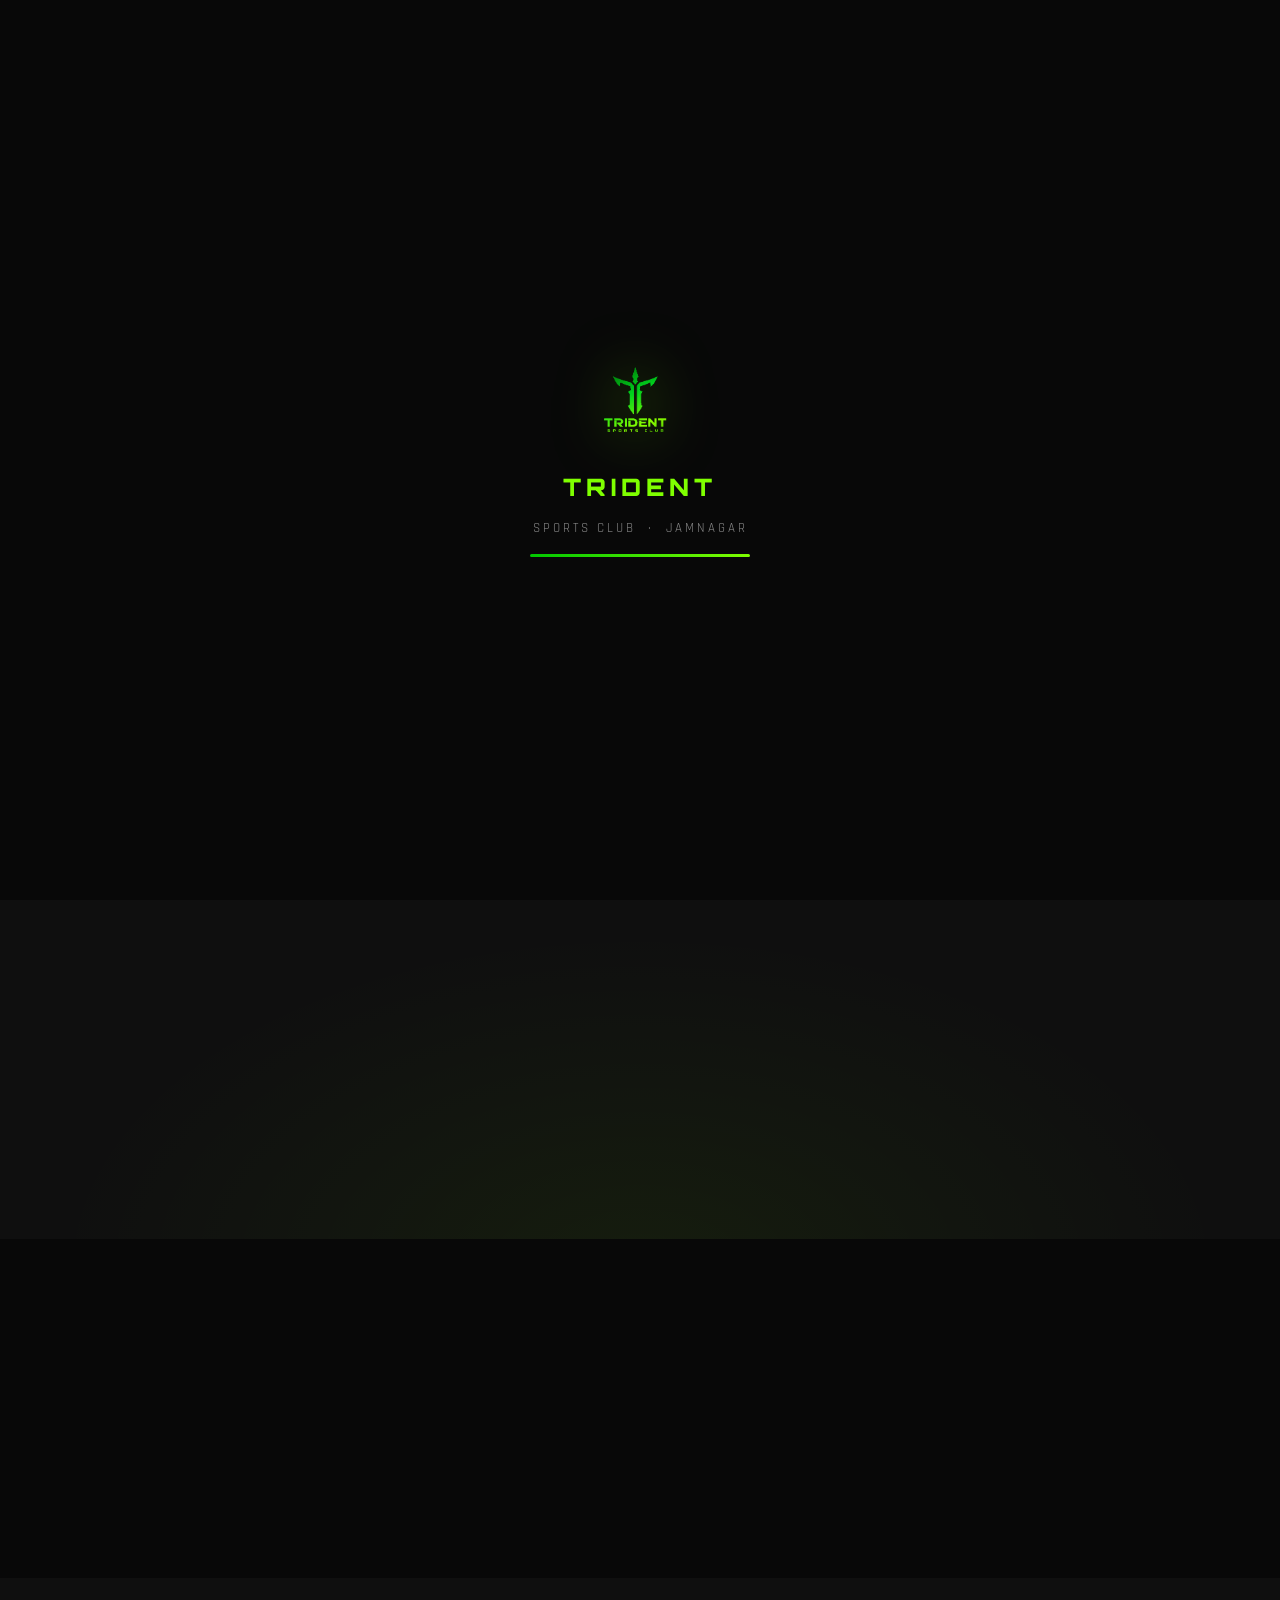
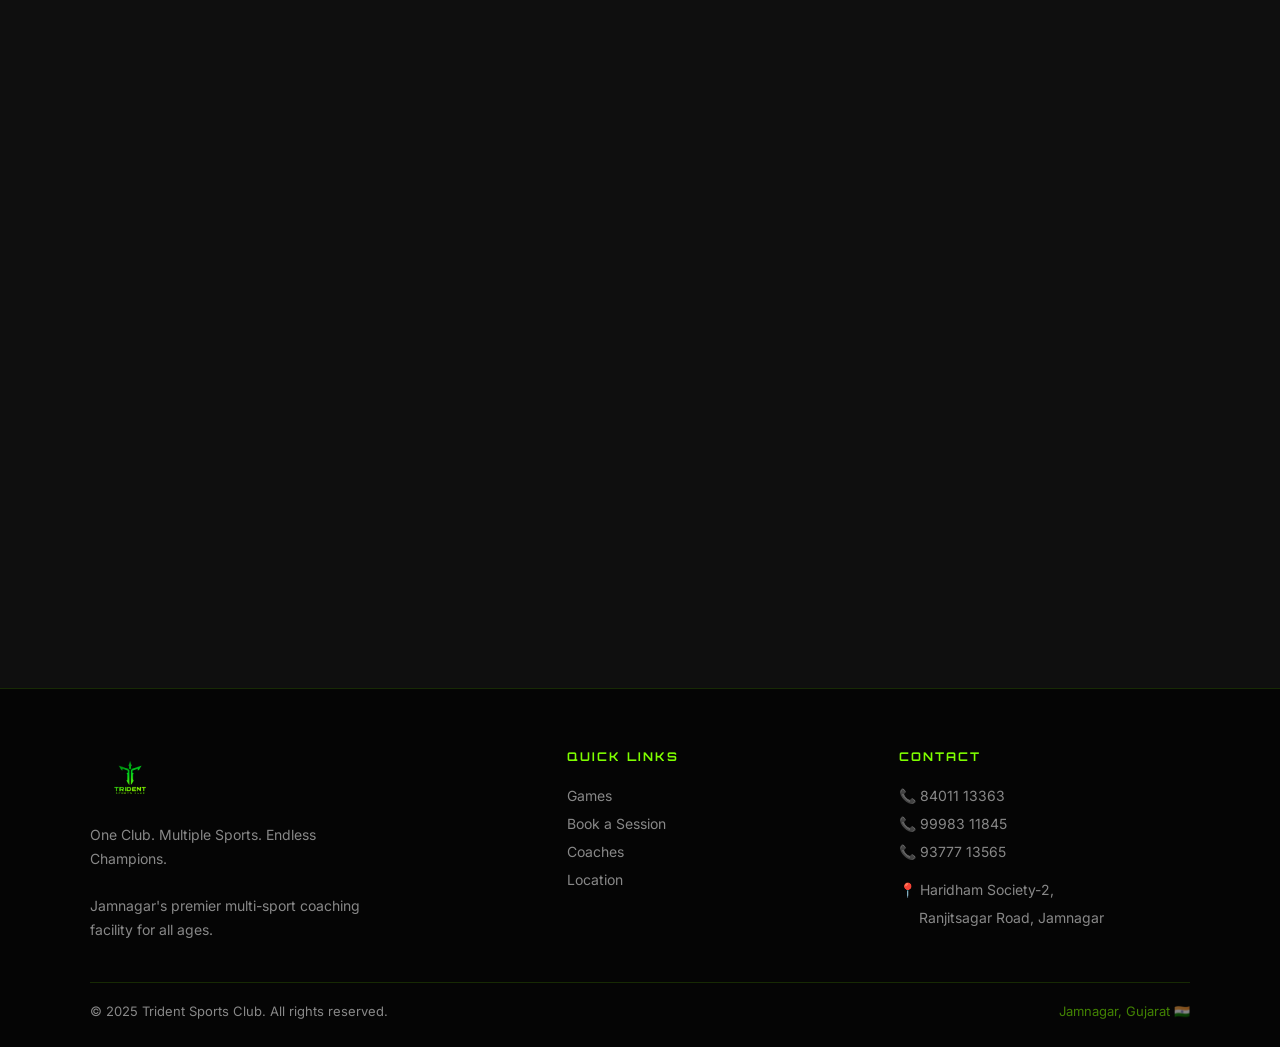
==== commit 2732a458: "Add files via upload" ====
--- a/index.html
+++ b/index.html
@@ -3,924 +3,144 @@
 <head>
 <meta charset="UTF-8">
 <meta name="viewport" content="width=device-width, initial-scale=1.0">
-<title>Trident Sports Club - Jamnagar</title>
+<title>Trident Sports Club — Jamnagar</title>
 <link rel="preconnect" href="https://fonts.googleapis.com">
 <link href="https://fonts.googleapis.com/css2?family=Rajdhani:wght@400;500;600;700&family=Orbitron:wght@400;700;900&family=Inter:wght@300;400;500;600&display=swap" rel="stylesheet">
-
 <style>
 :root {
-  --neon: #7FFF00;
-  --dark-green: #00C800;
-  --black: #080808;
-  --dark: #0f0f0f;
-  --card: #161616;
-  --border: rgba(127,255,0,0.15);
-  --text: #e8e8e8;
-  --muted: #888;
+  --neon:#7FFF00; --dark-green:#00C800; --black:#080808; --dark:#0f0f0f;
+  --card:#161616; --border:rgba(127,255,0,0.15); --text:#e8e8e8; --muted:#888;
 }
-
-* { margin:0; padding:0; box-sizing:border-box; }
-
-html { scroll-behavior: smooth; }
-
-body {
-  background: var(--black);
-  color: var(--text);
-  font-family: 'Inter', sans-serif;
-  overflow-x: hidden;
+*{margin:0;padding:0;box-sizing:border-box}
+html{scroll-behavior:smooth}
+body{background:var(--black);color:var(--text);font-family:"Inter",sans-serif;overflow-x:hidden}
+::-webkit-scrollbar{width:4px}::-webkit-scrollbar-track{background:var(--black)}::-webkit-scrollbar-thumb{background:var(--neon);border-radius:2px}
+
+/* LOADER */
+#loader{position:fixed;inset:0;z-index:99999;background:var(--black);display:flex;flex-direction:column;align-items:center;justify-content:center;gap:18px;transition:opacity .7s,visibility .7s}
+#loader.gone{opacity:0;visibility:hidden}
+#loader img{height:110px;animation:logoPulse 1s ease-in-out infinite alternate;filter:drop-shadow(0 0 30px rgba(127,255,0,0.6))}
+@keyframes logoPulse{from{transform:scale(.95);filter:drop-shadow(0 0 20px rgba(127,255,0,.4))}to{transform:scale(1.05);filter:drop-shadow(0 0 50px rgba(127,255,0,.9))}}
+.loader-title{font-family:"Orbitron",sans-serif;font-size:24px;font-weight:900;color:var(--neon);letter-spacing:5px;animation:fadeUp .6s ease .2s both}
+.loader-sub{font-family:"Rajdhani",sans-serif;font-size:13px;letter-spacing:3px;color:var(--muted);text-transform:uppercase;animation:fadeUp .6s ease .4s both}
+.loader-track{width:220px;height:3px;background:rgba(127,255,0,.1);border-radius:3px;overflow:hidden;animation:fadeUp .4s ease .3s both}
+.loader-fill{height:100%;background:linear-gradient(90deg,var(--dark-green),var(--neon));animation:fillBar 1.6s ease .3s both}
+@keyframes fillBar{from{width:0}to{width:100%}}
+@keyframes fadeUp{from{opacity:0;transform:translateY(12px)}to{opacity:1;transform:translateY(0)}}
+
+/* HEADER */
+header{position:fixed;top:0;left:0;right:0;z-index:1000;background:rgba(8,8,8,.93);backdrop-filter:blur(14px);border-bottom:1px solid var(--border);padding:0 40px;height:82px;display:flex;align-items:center;justify-content:space-between;animation:slideDown .7s ease 1.8s both}
+@keyframes slideDown{from{transform:translateY(-100%);opacity:0}to{transform:translateY(0);opacity:1}}
+.logo-wrap img{height:70px;object-fit:contain;filter:drop-shadow(0 0 10px rgba(127,255,0,.25));transition:filter .3s}
+.logo-wrap img:hover{filter:drop-shadow(0 0 24px rgba(127,255,0,.7))}
+nav{display:flex;align-items:center;gap:8px}
+nav a,nav button{color:var(--text);text-decoration:none;font-family:"Rajdhani",sans-serif;font-size:15px;font-weight:600;letter-spacing:1px;text-transform:uppercase;padding:9px 20px;border-radius:4px;border:1px solid transparent;background:none;cursor:pointer;transition:all .3s}
+nav a:hover{color:var(--neon);border-color:var(--border)}
+.cta-btn{background:var(--neon)!important;color:var(--black)!important;border-color:var(--neon)!important;font-weight:700!important}
+.cta-btn:hover{background:transparent!important;color:var(--neon)!important}
+
+/* HERO SLIDER */
+.hero{margin-top:82px;position:relative;height:calc(100vh - 82px);overflow:hidden}
+.slides-wrap{display:flex;width:100%;height:100%;transition:transform .8s cubic-bezier(.77,0,.18,1)}
+.slide{min-width:100%;height:100%;position:relative;display:flex;align-items:center;justify-content:center}
+.slide-bg{position:absolute;inset:0;background-size:cover;background-position:center;transform:scale(1.05);transition:transform 8s ease}
+.slide.active .slide-bg{transform:scale(1)}
+.slide-overlay{position:absolute;inset:0;background:linear-gradient(135deg,rgba(8,8,8,.85) 0%,rgba(8,8,8,.4) 60%,rgba(0,200,0,.08) 100%)}
+.slide-content{position:relative;z-index:2;text-align:center;padding:0 20px;animation:fadeUp .9s ease 2s both}
+.slide-content h2{font-family:"Orbitron",sans-serif;font-size:clamp(26px,5vw,62px);font-weight:900;color:#fff;line-height:1.1;text-shadow:0 0 40px rgba(127,255,0,.3)}
+.slide-content h2 span{color:var(--neon)}
+.slide-content p{font-size:clamp(13px,2vw,19px);color:var(--text);margin:14px 0 28px;opacity:.85;font-family:"Rajdhani",sans-serif;letter-spacing:2px}
+.slide-btn{display:inline-block;background:var(--neon);color:var(--black);font-family:"Rajdhani",sans-serif;font-weight:700;font-size:16px;letter-spacing:2px;text-transform:uppercase;padding:14px 40px;border-radius:4px;cursor:pointer;border:2px solid var(--neon);transition:all .3s;text-decoration:none}
+.slide-btn:hover{background:transparent;color:var(--neon);box-shadow:0 0 30px rgba(127,255,0,.3)}
+.slide-dots{position:absolute;bottom:28px;left:50%;transform:translateX(-50%);display:flex;gap:10px;z-index:10}
+.dot{width:8px;height:8px;border-radius:50%;background:rgba(255,255,255,.3);cursor:pointer;transition:all .3s}
+.dot.active{background:var(--neon);width:24px;border-radius:4px}
+.slide-arrow{position:absolute;top:50%;transform:translateY(-50%);z-index:10;background:rgba(127,255,0,.1);border:1px solid var(--border);color:var(--neon);width:48px;height:48px;border-radius:50%;display:flex;align-items:center;justify-content:center;cursor:pointer;font-size:22px;transition:all .3s;backdrop-filter:blur(8px)}
+.slide-arrow:hover{background:var(--neon);color:var(--black)}
+.slide-arrow.prev{left:22px}.slide-arrow.next{right:22px}
+
+/* SECTIONS */
+section{padding:90px 40px}
+.section-label{text-align:center;font-family:"Rajdhani",sans-serif;font-size:12px;letter-spacing:3px;text-transform:uppercase;color:var(--neon);margin-bottom:10px}
+.section-title{font-family:"Orbitron",sans-serif;font-size:clamp(22px,4vw,40px);font-weight:900;text-align:center;color:#fff;margin-bottom:10px}
+.section-title span{color:var(--neon)}
+.section-sub{text-align:center;color:var(--muted);font-size:14px;letter-spacing:1px;margin-bottom:56px;font-family:"Rajdhani",sans-serif}
+
+/* SCROLL FADE */
+.fade-up{opacity:0;transform:translateY(36px);transition:opacity .7s ease,transform .7s ease}
+.fade-up.visible{opacity:1;transform:translateY(0)}
+.delay-1{transition-delay:.1s}.delay-2{transition-delay:.2s}.delay-3{transition-delay:.3s}.delay-4{transition-delay:.4s}.delay-5{transition-delay:.5s}
+
+/* GAMES SECTION */
+#games{background:var(--dark);position:relative;overflow:hidden}
+#games::before{content:"";position:absolute;inset:0;background:radial-gradient(ellipse at 50% 110%,rgba(127,255,0,.06) 0%,transparent 65%)}
+.games-grid{display:grid;grid-template-columns:repeat(auto-fill,minmax(200px,1fr));gap:22px;max-width:1100px;margin:0 auto}
+.game-card{background:var(--card);border:1px solid var(--border);border-radius:14px;overflow:hidden;cursor:pointer;transition:all .4s;position:relative;text-decoration:none;display:block}
+.game-card::after{content:"";position:absolute;inset:0;background:linear-gradient(to top,rgba(0,0,0,.8) 0%,transparent 60%)}
+.game-card:hover{transform:translateY(-10px) scale(1.02);box-shadow:0 24px 60px rgba(0,0,0,.5)}
+.game-card-img{width:100%;height:200px;object-fit:cover;display:block;transition:transform .6s ease}
+.game-card:hover .game-card-img{transform:scale(1.08)}
+.game-card-body{position:absolute;bottom:0;left:0;right:0;z-index:2;padding:18px}
+.game-card-icon{font-size:30px;display:block;margin-bottom:6px}
+.game-card-name{font-family:"Orbitron",sans-serif;font-size:16px;font-weight:700;color:#fff;margin-bottom:4px}
+.game-card-desc{font-family:"Rajdhani",sans-serif;font-size:13px;color:rgba(255,255,255,.7);letter-spacing:.5px}
+.game-card-arrow{position:absolute;top:14px;right:14px;z-index:3;background:rgba(127,255,0,.15);border:1px solid rgba(127,255,0,.3);color:var(--neon);width:34px;height:34px;border-radius:50%;display:flex;align-items:center;justify-content:center;font-size:16px;transition:all .3s;opacity:0}
+.game-card:hover .game-card-arrow{opacity:1;background:var(--neon);color:var(--black)}
+.game-card-border{position:absolute;top:0;left:0;right:0;height:3px;transform:scaleX(0);transition:transform .4s}
+.game-card:hover .game-card-border{transform:scaleX(1)}
+
+/* COACHES SECTION */
+#coaches{background:var(--black)}
+.coaches-grid{display:grid;grid-template-columns:repeat(auto-fill,minmax(230px,1fr));gap:24px;max-width:1100px;margin:0 auto}
+.coach-card{background:var(--card);border:1px solid var(--border);border-radius:14px;overflow:hidden;transition:all .4s}
+.coach-card:hover{transform:translateY(-6px);box-shadow:0 20px 50px rgba(127,255,0,.08);border-color:rgba(127,255,0,.3)}
+.coach-top{height:200px;background:linear-gradient(135deg,#1a2a0a,#0a1a05);display:flex;align-items:center;justify-content:center;font-size:80px;position:relative}
+.coach-sport-badge{position:absolute;top:12px;right:12px;background:var(--neon);color:var(--black);font-family:"Rajdhani",sans-serif;font-weight:700;font-size:11px;letter-spacing:1px;text-transform:uppercase;padding:4px 10px;border-radius:3px}
+.coach-info{padding:20px}
+.coach-info h3{font-family:"Rajdhani",sans-serif;font-size:20px;font-weight:700;color:#fff}
+.coach-info p{color:var(--muted);font-size:13px;margin-top:6px;line-height:1.5}
+.coach-exp{display:flex;align-items:center;gap:6px;margin-top:10px;color:var(--neon);font-family:"Rajdhani",sans-serif;font-size:13px;font-weight:600}
+
+/* LOCATION */
+#location{background:var(--dark)}
+.location-inner{max-width:900px;margin:0 auto;display:grid;grid-template-columns:1fr 1fr;gap:40px;align-items:center}
+.location-info h3{font-family:"Orbitron",sans-serif;font-size:20px;color:var(--neon);margin-bottom:20px}
+.location-info p{color:var(--text);line-height:1.7;margin-bottom:10px;font-size:15px}
+.location-info p strong{color:var(--neon);font-family:"Rajdhani",sans-serif;font-size:11px;letter-spacing:1px;text-transform:uppercase;display:block;margin-bottom:2px}
+.map-btn{display:inline-flex;align-items:center;gap:10px;margin-top:24px;background:var(--neon);color:var(--black);font-family:"Rajdhani",sans-serif;font-weight:700;font-size:15px;letter-spacing:1px;text-transform:uppercase;padding:13px 30px;border-radius:6px;text-decoration:none;transition:all .3s;border:2px solid var(--neon)}
+.map-btn:hover{background:transparent;color:var(--neon)}
+.map-box{border-radius:14px;overflow:hidden;border:1px solid var(--border);height:260px;background:var(--card);display:flex;flex-direction:column;align-items:center;justify-content:center;gap:12px;color:var(--muted);font-family:"Rajdhani",sans-serif;font-size:14px;text-align:center}
+
+/* FOOTER */
+footer{background:#050505;border-top:1px solid var(--border);padding:60px 40px 28px}
+.footer-grid{max-width:1100px;margin:0 auto;display:grid;grid-template-columns:1.5fr 1fr 1fr;gap:40px;padding-bottom:40px;border-bottom:1px solid var(--border)}
+.footer-brand img{height:56px;margin-bottom:14px}
+.footer-brand p{color:var(--muted);font-size:14px;line-height:1.7;max-width:280px}
+.footer-col h4{font-family:"Orbitron",sans-serif;font-size:12px;color:var(--neon);letter-spacing:2px;text-transform:uppercase;margin-bottom:18px}
+.footer-col p,.footer-col a{color:var(--muted);font-size:14px;line-height:2;text-decoration:none;display:block;transition:color .2s}
+.footer-col a:hover{color:var(--neon)}
+.footer-bottom{max-width:1100px;margin:20px auto 0;display:flex;justify-content:space-between;align-items:center;font-size:13px;color:var(--muted)}
+
+/* RESPONSIVE */
+@media(max-width:768px){
+  header{padding:0 18px}
+  nav a:not(.cta-btn){display:none}
+  section{padding:60px 18px}
+  .location-inner{grid-template-columns:1fr}
+  .footer-grid{grid-template-columns:1fr}
+  .footer-bottom{flex-direction:column;gap:8px;text-align:center}
 }
-
-/* ===== SCROLLBAR ===== */
-::-webkit-scrollbar { width: 4px; }
-::-webkit-scrollbar-track { background: var(--black); }
-::-webkit-scrollbar-thumb { background: var(--neon); border-radius: 2px; }
-
-/* ===== HEADER ===== */
-header {
-  position: fixed; top: 0; left: 0; right: 0; z-index: 1000;
-  background: rgba(8,8,8,0.92);
-  backdrop-filter: blur(12px);
-  border-bottom: 1px solid var(--border);
-  padding: 0 40px;
-  height: 72px;
-  display: flex; align-items: center; justify-content: space-between;
-}
-
-.logo-wrap img { height: 52px; object-fit: contain; }
-
-nav { display: flex; align-items: center; gap: 8px; }
-
-nav a {
-  color: var(--text);
-  text-decoration: none;
-  font-family: 'Rajdhani', sans-serif;
-  font-size: 15px;
-  font-weight: 600;
-  letter-spacing: 1px;
-  text-transform: uppercase;
-  padding: 8px 20px;
-  border-radius: 4px;
-  border: 1px solid transparent;
-  transition: all 0.3s;
-}
-
-nav a:hover { color: var(--neon); border-color: var(--border); }
-
-nav .cta-btn {
-  background: var(--neon);
-  color: var(--black);
-  border-color: var(--neon);
-  font-weight: 700;
-  cursor: pointer;
-}
-
-nav .cta-btn:hover {
-  background: transparent;
-  color: var(--neon);
-}
-
-/* ===== HERO SLIDER ===== */
-.hero {
-  margin-top: 72px;
-  position: relative;
-  height: calc(100vh - 72px);
-  overflow: hidden;
-}
-
-.slides-wrap {
-  display: flex;
-  width: 100%;
-  height: 100%;
-  transition: transform 0.8s cubic-bezier(0.77, 0, 0.18, 1);
-}
-
-.slide {
-  min-width: 100%;
-  height: 100%;
-  position: relative;
-  display: flex; align-items: center; justify-content: center;
-  overflow: hidden;
-}
-
-.slide-bg {
-  position: absolute; inset: 0;
-  background-size: cover; background-position: center;
-  transform: scale(1.05);
-  transition: transform 8s ease;
-}
-
-.slide.active .slide-bg { transform: scale(1); }
-
-.slide-overlay {
-  position: absolute; inset: 0;
-  background: linear-gradient(135deg, rgba(8,8,8,0.85) 0%, rgba(8,8,8,0.4) 60%, rgba(0,200,0,0.1) 100%);
-}
-
-.slide-content {
-  position: relative; z-index: 2;
-  text-align: center;
-  padding: 0 20px;
-}
-
-.slide-content h2 {
-  font-family: 'Orbitron', sans-serif;
-  font-size: clamp(28px, 5vw, 64px);
-  font-weight: 900;
-  color: #fff;
-  line-height: 1.1;
-  text-shadow: 0 0 40px rgba(127,255,0,0.3);
-}
-
-.slide-content h2 span { color: var(--neon); }
-
-.slide-content p {
-  font-size: clamp(14px, 2vw, 20px);
-  color: var(--text);
-  margin: 16px 0 32px;
-  opacity: 0.85;
-  font-family: 'Rajdhani', sans-serif;
-  letter-spacing: 2px;
-}
-
-.slide-btn {
-  display: inline-block;
-  background: var(--neon);
-  color: var(--black);
-  font-family: 'Rajdhani', sans-serif;
-  font-weight: 700;
-  font-size: 16px;
-  letter-spacing: 2px;
-  text-transform: uppercase;
-  padding: 14px 40px;
-  border-radius: 4px;
-  cursor: pointer;
-  border: none;
-  transition: all 0.3s;
-  text-decoration: none;
-}
-
-.slide-btn:hover {
-  background: transparent;
-  color: var(--neon);
-  box-shadow: 0 0 0 2px var(--neon), 0 0 30px rgba(127,255,0,0.3);
-}
-
-/* Slide dots */
-.slide-dots {
-  position: absolute; bottom: 30px; left: 50%; transform: translateX(-50%);
-  display: flex; gap: 10px; z-index: 10;
-}
-
-.dot {
-  width: 8px; height: 8px;
-  border-radius: 50%;
-  background: rgba(255,255,255,0.3);
-  cursor: pointer; transition: all 0.3s;
-}
-
-.dot.active { background: var(--neon); width: 24px; border-radius: 4px; }
-
-/* Slide arrows */
-.slide-arrow {
-  position: absolute; top: 50%; transform: translateY(-50%);
-  z-index: 10;
-  background: rgba(127,255,0,0.1);
-  border: 1px solid var(--border);
-  color: var(--neon);
-  width: 48px; height: 48px;
-  border-radius: 50%;
-  display: flex; align-items: center; justify-content: center;
-  cursor: pointer;
-  font-size: 20px;
-  transition: all 0.3s;
-  backdrop-filter: blur(8px);
-}
-
-.slide-arrow:hover { background: var(--neon); color: var(--black); }
-.slide-arrow.prev { left: 24px; }
-.slide-arrow.next { right: 24px; }
-
-/* ===== SECTIONS ===== */
-section { padding: 100px 40px; }
-
-.section-title {
-  font-family: 'Orbitron', sans-serif;
-  font-size: clamp(24px, 4vw, 42px);
-  font-weight: 900;
-  text-align: center;
-  margin-bottom: 12px;
-  color: #fff;
-}
-
-.section-title span { color: var(--neon); }
-
-.section-sub {
-  text-align: center;
-  color: var(--muted);
-  font-size: 15px;
-  letter-spacing: 2px;
-  text-transform: uppercase;
-  margin-bottom: 60px;
-  font-family: 'Rajdhani', sans-serif;
-}
-
-/* ===== BOOK NOW SECTION ===== */
-#book {
-  background: var(--dark);
-  position: relative;
-  overflow: hidden;
-}
-
-#book::before {
-  content: '';
-  position: absolute; inset: 0;
-  background: radial-gradient(ellipse at 50% 100%, rgba(127,255,0,0.08) 0%, transparent 70%);
-}
-
-.book-grid {
-  display: grid;
-  grid-template-columns: repeat(auto-fit, minmax(160px, 1fr));
-  gap: 20px;
-  max-width: 1000px;
-  margin: 0 auto;
-}
-
-.sport-card {
-  background: var(--card);
-  border: 1px solid var(--border);
-  border-radius: 12px;
-  padding: 32px 20px;
-  text-align: center;
-  cursor: pointer;
-  transition: all 0.4s;
-  position: relative;
-  overflow: hidden;
-}
-
-.sport-card::before {
-  content: '';
-  position: absolute; top: 0; left: 0; right: 0; height: 3px;
-  background: linear-gradient(90deg, transparent, var(--neon), transparent);
-  transform: scaleX(0); transition: transform 0.4s;
-}
-
-.sport-card:hover::before { transform: scaleX(1); }
-
-.sport-card:hover {
-  border-color: rgba(127,255,0,0.4);
-  transform: translateY(-8px);
-  box-shadow: 0 20px 60px rgba(127,255,0,0.1);
-}
-
-.sport-icon {
-  font-size: 48px;
-  margin-bottom: 16px;
-  display: block;
-  transition: transform 0.3s;
-}
-
-.sport-card:hover .sport-icon { transform: scale(1.15); }
-
-.sport-img {
-  width: 80px; height: 80px;
-  border-radius: 50%;
-  object-fit: cover;
-  margin: 0 auto 16px;
-  display: block;
-  border: 2px solid var(--border);
-  transition: border-color 0.3s;
-}
-
-.sport-card:hover .sport-img { border-color: var(--neon); }
-
-.sport-card h3 {
-  font-family: 'Rajdhani', sans-serif;
-  font-size: 18px;
-  font-weight: 700;
-  letter-spacing: 1px;
-  text-transform: uppercase;
-  color: #fff;
-}
-
-/* Animated pulse ring for book section */
-.pulse-ring {
-  position: absolute;
-  width: 400px; height: 400px;
-  border-radius: 50%;
-  border: 1px solid rgba(127,255,0,0.05);
-  top: 50%; left: 50%;
-  transform: translate(-50%, -50%);
-  animation: pulse-expand 4s ease-out infinite;
-}
-
-.pulse-ring:nth-child(2) { animation-delay: 1.3s; }
-.pulse-ring:nth-child(3) { animation-delay: 2.6s; }
-
-@keyframes pulse-expand {
-  0% { transform: translate(-50%,-50%) scale(0.5); opacity: 1; }
-  100% { transform: translate(-50%,-50%) scale(2); opacity: 0; }
-}
-
-/* ===== COACHES SECTION ===== */
-#coaches { background: var(--black); }
-
-.coaches-grid {
-  display: grid;
-  grid-template-columns: repeat(auto-fill, minmax(240px, 1fr));
-  gap: 24px;
-  max-width: 1100px;
-  margin: 0 auto;
-}
-
-.coach-card {
-  background: var(--card);
-  border: 1px solid var(--border);
-  border-radius: 12px;
-  overflow: hidden;
-  transition: all 0.4s;
-  position: relative;
-}
-
-.coach-card:hover {
-  transform: translateY(-6px);
-  box-shadow: 0 20px 50px rgba(127,255,0,0.08);
-  border-color: rgba(127,255,0,0.35);
-}
-
-.coach-img-wrap {
-  height: 220px;
-  background: linear-gradient(135deg, #1a2a0a, #0a1a05);
-  display: flex; align-items: center; justify-content: center;
-  font-size: 72px;
-  position: relative; overflow: hidden;
-}
-
-.coach-img-wrap img {
-  width: 100%; height: 100%;
-  object-fit: cover;
-}
-
-.coach-img-placeholder {
-  font-size: 72px;
-}
-
-.coach-sport-tag {
-  position: absolute; top: 12px; right: 12px;
-  background: var(--neon);
-  color: var(--black);
-  font-family: 'Rajdhani', sans-serif;
-  font-weight: 700;
-  font-size: 11px;
-  letter-spacing: 1px;
-  text-transform: uppercase;
-  padding: 4px 10px;
-  border-radius: 3px;
-}
-
-.coach-info { padding: 20px; }
-
-.coach-info h3 {
-  font-family: 'Rajdhani', sans-serif;
-  font-size: 20px;
-  font-weight: 700;
-  color: #fff;
-  letter-spacing: 0.5px;
-}
-
-.coach-info p {
-  color: var(--muted);
-  font-size: 13px;
-  margin-top: 6px;
-  line-height: 1.5;
-}
-
-.coach-exp {
-  display: flex; align-items: center; gap: 6px;
-  margin-top: 12px;
-  color: var(--neon);
-  font-family: 'Rajdhani', sans-serif;
-  font-size: 13px;
-  font-weight: 600;
-}
-
-/* ===== LOCATION ===== */
-#location {
-  background: var(--dark);
-}
-
-.location-inner {
-  max-width: 900px;
-  margin: 0 auto;
-  display: grid;
-  grid-template-columns: 1fr 1fr;
-  gap: 40px;
-  align-items: center;
-}
-
-.location-info h3 {
-  font-family: 'Orbitron', sans-serif;
-  font-size: 22px;
-  color: var(--neon);
-  margin-bottom: 20px;
-}
-
-.location-info p {
-  color: var(--text);
-  line-height: 1.7;
-  margin-bottom: 8px;
-  font-size: 15px;
-}
-
-.location-info p strong {
-  color: var(--neon);
-  font-family: 'Rajdhani', sans-serif;
-  font-size: 12px;
-  letter-spacing: 1px;
-  text-transform: uppercase;
-  display: block;
-  margin-bottom: 2px;
-}
-
-.map-btn {
-  display: inline-flex; align-items: center; gap: 10px;
-  margin-top: 28px;
-  background: var(--neon);
-  color: var(--black);
-  font-family: 'Rajdhani', sans-serif;
-  font-weight: 700;
-  font-size: 15px;
-  letter-spacing: 1px;
-  text-transform: uppercase;
-  padding: 14px 32px;
-  border-radius: 6px;
-  cursor: pointer;
-  text-decoration: none;
-  transition: all 0.3s;
-  border: 2px solid var(--neon);
-}
-
-.map-btn:hover {
-  background: transparent;
-  color: var(--neon);
-}
-
-.map-placeholder {
-  border-radius: 12px;
-  overflow: hidden;
-  border: 1px solid var(--border);
-  height: 280px;
-  background: var(--card);
-  display: flex; align-items: center; justify-content: center;
-  flex-direction: column;
-  gap: 12px;
-  color: var(--muted);
-  font-family: 'Rajdhani', sans-serif;
-  font-size: 14px;
-  text-align: center;
-}
-
-.map-placeholder svg { opacity: 0.4; }
-
-/* ===== FOOTER ===== */
-footer {
-  background: #050505;
-  border-top: 1px solid var(--border);
-  padding: 60px 40px 30px;
-}
-
-.footer-grid {
-  max-width: 1100px;
-  margin: 0 auto;
-  display: grid;
-  grid-template-columns: 1.5fr 1fr 1fr;
-  gap: 40px;
-  padding-bottom: 40px;
-  border-bottom: 1px solid var(--border);
-}
-
-.footer-brand img { height: 50px; margin-bottom: 16px; }
-
-.footer-brand p {
-  color: var(--muted);
-  font-size: 14px;
-  line-height: 1.7;
-  max-width: 280px;
-}
-
-.footer-col h4 {
-  font-family: 'Orbitron', sans-serif;
-  font-size: 13px;
-  color: var(--neon);
-  letter-spacing: 2px;
-  text-transform: uppercase;
-  margin-bottom: 20px;
-}
-
-.footer-col p, .footer-col a {
-  color: var(--muted);
-  font-size: 14px;
-  line-height: 2;
-  text-decoration: none;
-  display: block;
-  transition: color 0.2s;
-}
-
-.footer-col a:hover { color: var(--neon); }
-
-.footer-bottom {
-  max-width: 1100px;
-  margin: 20px auto 0;
-  display: flex; justify-content: space-between; align-items: center;
-  font-size: 13px;
-  color: var(--muted);
-}
-
-/* ===== MODALS ===== */
-.modal-overlay {
-  position: fixed; inset: 0;
-  background: rgba(0,0,0,0.85);
-  backdrop-filter: blur(8px);
-  z-index: 9000;
-  display: none;
-  align-items: center;
-  justify-content: center;
-  padding: 20px;
-}
-
-.modal-overlay.open { display: flex; }
-
-.modal {
-  background: var(--card);
-  border: 1px solid var(--border);
-  border-radius: 16px;
-  width: 100%;
-  max-width: 600px;
-  max-height: 90vh;
-  overflow-y: auto;
-  position: relative;
-}
-
-.modal-header {
-  padding: 28px 32px 20px;
-  border-bottom: 1px solid var(--border);
-  display: flex; justify-content: space-between; align-items: center;
-}
-
-.modal-header h2 {
-  font-family: 'Orbitron', sans-serif;
-  font-size: 20px;
-  color: var(--neon);
-}
-
-.close-btn {
-  background: none; border: none;
-  color: var(--muted); font-size: 24px;
-  cursor: pointer; transition: color 0.2s;
-  line-height: 1;
-}
-
-.close-btn:hover { color: #fff; }
-
-.modal-body { padding: 28px 32px; }
-
-/* Game selection */
-.games-grid {
-  display: grid;
-  grid-template-columns: repeat(auto-fill, minmax(130px, 1fr));
-  gap: 14px;
-}
-
-.game-option {
-  background: var(--dark);
-  border: 2px solid var(--border);
-  border-radius: 10px;
-  padding: 20px 12px;
-  text-align: center;
-  cursor: pointer;
-  transition: all 0.3s;
-  font-family: 'Rajdhani', sans-serif;
-  font-size: 14px;
-  font-weight: 600;
-  color: #fff;
-  letter-spacing: 0.5px;
-}
-
-.game-option:hover, .game-option.selected {
-  border-color: var(--neon);
-  background: rgba(127,255,0,0.08);
-  color: var(--neon);
-}
-
-.game-option .g-icon { font-size: 32px; display: block; margin-bottom: 8px; }
-
-/* Tab system */
-.tabs {
-  display: flex; gap: 0;
-  border-bottom: 1px solid var(--border);
-  margin-bottom: 28px;
-}
-
-.tab-btn {
-  flex: 1;
-  background: none;
-  border: none;
-  padding: 14px;
-  font-family: 'Rajdhani', sans-serif;
-  font-size: 15px;
-  font-weight: 600;
-  letter-spacing: 1px;
-  text-transform: uppercase;
-  color: var(--muted);
-  cursor: pointer;
-  border-bottom: 2px solid transparent;
-  transition: all 0.3s;
-}
-
-.tab-btn.active {
-  color: var(--neon);
-  border-bottom-color: var(--neon);
-}
-
-.tab-content { display: none; }
-.tab-content.active { display: block; }
-
-/* Calendar */
-.calendar-wrap { margin-bottom: 24px; }
-
-.cal-header {
-  display: flex; justify-content: space-between; align-items: center;
-  margin-bottom: 16px;
-}
-
-.cal-header h3 {
-  font-family: 'Rajdhani', sans-serif;
-  font-size: 18px;
-  font-weight: 700;
-  color: #fff;
-}
-
-.cal-nav {
-  background: none; border: 1px solid var(--border);
-  color: var(--text); padding: 6px 14px;
-  border-radius: 4px; cursor: pointer;
-  font-size: 16px; transition: all 0.2s;
-}
-
-.cal-nav:hover { border-color: var(--neon); color: var(--neon); }
-
-.cal-grid {
-  display: grid;
-  grid-template-columns: repeat(7, 1fr);
-  gap: 4px;
-}
-
-.cal-day-name {
-  text-align: center;
-  font-family: 'Rajdhani', sans-serif;
-  font-size: 12px;
-  letter-spacing: 1px;
-  color: var(--muted);
-  padding: 8px 0;
-  text-transform: uppercase;
-}
-
-.cal-day {
-  text-align: center;
-  padding: 10px 4px;
-  border-radius: 6px;
-  cursor: pointer;
-  font-size: 14px;
-  transition: all 0.2s;
-  border: 1px solid transparent;
-  color: var(--text);
-}
-
-.cal-day:hover:not(.empty):not(.past) {
-  background: rgba(127,255,0,0.1);
-  border-color: var(--border);
-  color: var(--neon);
-}
-
-.cal-day.selected {
-  background: var(--neon);
-  color: var(--black);
-  font-weight: 700;
-}
-
-.cal-day.today { color: var(--neon); font-weight: 700; }
-.cal-day.empty, .cal-day.past { opacity: 0.2; cursor: default; }
-
-/* Time slots */
-.time-slots {
-  display: grid;
-  grid-template-columns: repeat(auto-fill, minmax(100px, 1fr));
-  gap: 8px;
-  margin-top: 12px;
-}
-
-.time-slot {
-  padding: 10px;
-  text-align: center;
-  border: 1px solid var(--border);
-  border-radius: 6px;
-  cursor: pointer;
-  font-family: 'Rajdhani', sans-serif;
-  font-size: 14px;
-  color: var(--text);
-  transition: all 0.2s;
-}
-
-.time-slot:hover, .time-slot.selected {
-  border-color: var(--neon);
-  background: rgba(127,255,0,0.08);
-  color: var(--neon);
-}
-
-/* Form */
-.form-group { margin-bottom: 20px; }
-
-.form-group label {
-  display: block;
-  font-family: 'Rajdhani', sans-serif;
-  font-size: 13px;
-  letter-spacing: 1px;
-  text-transform: uppercase;
-  color: var(--muted);
-  margin-bottom: 8px;
-}
-
-.form-group input, .form-group select, .form-group textarea {
-  width: 100%;
-  background: var(--dark);
-  border: 1px solid var(--border);
-  border-radius: 6px;
-  padding: 12px 16px;
-  color: #fff;
-  font-size: 15px;
-  font-family: 'Inter', sans-serif;
-  outline: none;
-  transition: border-color 0.2s;
-}
-
-.form-group input:focus,
-.form-group select:focus {
-  border-color: var(--neon);
-}
-
-.form-group .required-note {
-  font-size: 11px;
-  color: rgba(127,255,0,0.6);
-  margin-top: 4px;
-}
-
-.form-row { display: grid; grid-template-columns: 1fr 1fr; gap: 16px; }
-
-.submit-btn {
-  width: 100%;
-  background: var(--neon);
-  color: var(--black);
-  border: none;
-  padding: 16px;
-  border-radius: 8px;
-  font-family: 'Rajdhani', sans-serif;
-  font-size: 17px;
-  font-weight: 700;
-  letter-spacing: 2px;
-  text-transform: uppercase;
-  cursor: pointer;
-  transition: all 0.3s;
-  margin-top: 8px;
-}
-
-.submit-btn:hover {
-  background: transparent;
-  color: var(--neon);
-  box-shadow: 0 0 0 2px var(--neon);
-}
-
-/* Back btn */
-.back-btn {
-  background: none;
-  border: 1px solid var(--border);
-  color: var(--muted);
-  padding: 8px 18px;
-  border-radius: 4px;
-  cursor: pointer;
-  font-family: 'Rajdhani', sans-serif;
-  font-size: 13px;
-  letter-spacing: 1px;
-  text-transform: uppercase;
-  margin-bottom: 20px;
-  transition: all 0.2s;
-}
-
-.back-btn:hover { border-color: var(--neon); color: var(--neon); }
-
-/* Success screen */
-.success-screen {
-  text-align: center;
-  padding: 40px 20px;
-}
-
-.success-icon {
-  font-size: 72px;
-  display: block;
-  margin-bottom: 20px;
-  animation: bounce-in 0.5s cubic-bezier(0.175, 0.885, 0.32, 1.275);
-}
-
-@keyframes bounce-in {
-  0% { transform: scale(0); }
-  100% { transform: scale(1); }
-}
-
-.success-screen h2 {
-  font-family: 'Orbitron', sans-serif;
-  font-size: 24px;
-  color: var(--neon);
-  margin-bottom: 12px;
-}
-
-.success-screen p {
-  color: var(--muted);
-  font-size: 15px;
-  line-height: 1.6;
-  max-width: 380px;
-  margin: 0 auto 24px;
-}
-
-/* Step indicator */
-.step-indicator {
-  display: flex;
-  align-items: center;
-  justify-content: center;
-  gap: 8px;
-  margin-bottom: 28px;
-}
-
-.step {
-  width: 28px; height: 28px;
-  border-radius: 50%;
-  border: 2px solid var(--border);
-  display: flex; align-items: center; justify-content: center;
-  font-family: 'Orbitron', sans-serif;
-  font-size: 11px;
-  color: var(--muted);
-  transition: all 0.3s;
-}
-
-.step.active {
-  border-color: var(--neon);
-  background: var(--neon);
-  color: var(--black);
-  font-weight: 700;
-}
-
-.step.done {
-  border-color: var(--dark-green);
-  background: rgba(0,200,0,0.15);
-  color: var(--dark-green);
-}
-
-.step-line {
-  flex: 1;
-  height: 1px;
-  background: var(--border);
-  max-width: 40px;
-}
-
-/* Label tag */
-.label-tag {
-  display: inline-block;
-  background: rgba(127,255,0,0.1);
-  border: 1px solid rgba(127,255,0,0.3);
-  color: var(--neon);
-  font-family: 'Rajdhani', sans-serif;
-  font-size: 12px;
-  letter-spacing: 1px;
-  text-transform: uppercase;
-  padding: 4px 12px;
-  border-radius: 3px;
-  margin-bottom: 16px;
-}
-
-/* Responsive */
-@media (max-width: 768px) {
-  header { padding: 0 20px; }
-  nav a:not(.cta-btn) { display: none; }
-  section { padding: 70px 20px; }
-  .location-inner { grid-template-columns: 1fr; }
-  .footer-grid { grid-template-columns: 1fr; }
-  .footer-bottom { flex-direction: column; gap: 8px; text-align: center; }
-  .form-row { grid-template-columns: 1fr; }
-}
-
-@keyframes fadeInOverlay { from { opacity: 0; } to { opacity: 1; } }
-@keyframes popIn { from { transform: scale(0.7); opacity: 0; } to { transform: scale(1); opacity: 1; } }
-@keyframes bounceIn { 0% { transform: scale(0); } 60% { transform: scale(1.2); } 100% { transform: scale(1); } }
 </style>
 </head>
 <body>
+
+<!-- LOADER -->
+<div id="loader">
+  <img src="[data-uri]" alt="Trident">
+  <div class="loader-title">TRIDENT</div>
+  <div class="loader-sub">Sports Club &nbsp;·&nbsp; Jamnagar</div>
+  <div class="loader-track"><div class="loader-fill"></div></div>
+</div>
 
 <!-- HEADER -->
 <header>
@@ -928,139 +148,98 @@
     <img src="[data-uri]" alt="Trident Sports Club">
   </div>
   <nav>
-    <a href="#gallery">Gallery</a>
+    <a href="#games">Games</a>
     <a href="#coaches">Coaches</a>
-    <a href="#book" class="cta-btn" onclick="openBookNow()">⚡ Book Now</a>
+    <a href="#location">Location</a>
+    <button class="cta-btn" onclick="window.location.href='pages/games.html'">⚡ Book Now</button>
   </nav>
 </header>
 
 <!-- HERO SLIDER -->
-<section class="hero" id="gallery">
+<div class="hero" id="gallery">
   <div class="slides-wrap" id="slidesWrap">
 
     <div class="slide active">
-      <div class="slide-bg" style="background: linear-gradient(135deg, #0a1a05 0%, #1a2a08 40%, #0f1f06 100%); background-image: url('https://images.unsplash.com/photo-1579952363873-27f3bade9f55?w=1400&q=80'); background-blend-mode: multiply;"></div>
+      <div class="slide-bg" style="background-image:url('https://images.unsplash.com/photo-1579952363873-27f3bade9f55?w=1400&q=80');background-color:#0a1a05;background-blend-mode:multiply"></div>
       <div class="slide-overlay"></div>
       <div class="slide-content">
         <h2>One Club.<br><span>Endless Champions.</span></h2>
         <p>Cricket · Football · Volleyball · Skating · Karate</p>
-        <button class="slide-btn" onclick="openBookNow()">Book Your Session</button>
+        <a class="slide-btn" href="pages/games.html">Explore Games</a>
       </div>
     </div>
 
     <div class="slide">
-      <div class="slide-bg" style="background: linear-gradient(135deg, #0a0f1a 0%, #081520 100%); background-image: url('https://images.unsplash.com/photo-1560272564-c83b66b1ad12?w=1400&q=80'); background-blend-mode: multiply;"></div>
+      <div class="slide-bg" style="background-image:url('https://images.unsplash.com/photo-1531415074968-036ba1b575da?w=1400&q=80');background-color:#0a0f0a;background-blend-mode:multiply"></div>
       <div class="slide-overlay"></div>
       <div class="slide-content">
         <h2>World-Class<br><span>Cricket Coaching</span></h2>
         <p>Train with the best coaches in Jamnagar</p>
-        <button class="slide-btn" onclick="openBookNow()">Start Training</button>
+        <a class="slide-btn" href="pages/game-detail.html?sport=cricket">Book Cricket</a>
       </div>
     </div>
 
     <div class="slide">
-      <div class="slide-bg" style="background: linear-gradient(135deg, #0a0505 0%, #1a0808 100%); background-image: url('https://images.unsplash.com/photo-1615729947596-a598e5de0ab3?w=1400&q=80'); background-blend-mode: multiply;"></div>
-      <div class="slide-overlay"></div>
-      <div class="slide-content">
-        <h2>Master the<br><span>Art of Skating</span></h2>
-        <p>For all ages — beginners to advanced</p>
-        <button class="slide-btn" onclick="openBookNow()">Join Now</button>
-      </div>
-    </div>
-
-    <div class="slide">
-      <div class="slide-bg" style="background: linear-gradient(135deg, #050a0f 0%, #080f1a 100%); background-image: url('https://images.unsplash.com/photo-1574629810360-7efbbe195018?w=1400&q=80'); background-blend-mode: multiply;"></div>
+      <div class="slide-bg" style="background-image:url('https://images.unsplash.com/photo-1579952363873-27f3bade9f55?w=1400&q=80');background-color:#050a1a;background-blend-mode:multiply"></div>
       <div class="slide-overlay"></div>
       <div class="slide-content">
         <h2>Football<br><span>Training Camp</span></h2>
-        <p>Build skills, stamina & team spirit</p>
-        <button class="slide-btn" onclick="openBookNow()">Get Started</button>
+        <p>Build skills, stamina &amp; team spirit</p>
+        <a class="slide-btn" href="pages/game-detail.html?sport=football">Book Football</a>
       </div>
     </div>
 
     <div class="slide">
-      <div class="slide-bg" style="background-image: url('https://images.unsplash.com/photo-1541534741688-6078c6bfb5c5?w=1400&q=80'); background-blend-mode: multiply; background-color: #0a0a0f;"></div>
+      <div class="slide-bg" style="background-image:url('https://images.unsplash.com/photo-1566241832378-f0ba5d64e8c3?w=1400&q=80');background-color:#0a0505;background-blend-mode:multiply"></div>
       <div class="slide-overlay"></div>
       <div class="slide-content">
-        <h2>Karate &<br><span>Martial Arts</span></h2>
-        <p>Discipline · Focus · Strength</p>
-        <button class="slide-btn" onclick="openBookNow()">Enroll Today</button>
+        <h2>Master<br><span>Skating</span></h2>
+        <p>For all ages — beginners to advanced</p>
+        <a class="slide-btn" href="pages/game-detail.html?sport=skating">Book Skating</a>
       </div>
     </div>
 
   </div>
-
   <button class="slide-arrow prev" onclick="changeSlide(-1)">&#8249;</button>
   <button class="slide-arrow next" onclick="changeSlide(1)">&#8250;</button>
-
   <div class="slide-dots" id="slideDots"></div>
+</div>
+
+<!-- GAMES SECTION -->
+<section id="games">
+  <p class="section-label fade-up">What We Offer</p>
+  <h2 class="section-title fade-up">Our <span>Games</span></h2>
+  <p class="section-sub fade-up">Click on any game to explore coaching details &amp; book your session</p>
+  <div class="games-grid" id="gamesGrid"></div>
 </section>
 
-<!-- BOOK NOW SECTION -->
-<section id="book">
-  <div class="pulse-ring"></div>
-  <div class="pulse-ring"></div>
-  <div class="pulse-ring"></div>
-  <p class="section-sub">Ready to begin?</p>
-  <h2 class="section-title">Book a <span>Session</span></h2>
-  <div class="section-sub" style="margin-bottom:50px;">Choose your sport and get started today</div>
-
-  <div class="book-grid">
-    <div class="sport-card" onclick="openBookNow('skating')">
-      <span class="sport-icon">⛸️</span>
-      <h3>Skating</h3>
-    </div>
-    <div class="sport-card" onclick="openBookNow('cricket')">
-      <span class="sport-icon">🏏</span>
-      <h3>Cricket</h3>
-    </div>
-    <div class="sport-card" onclick="openBookNow('volleyball')">
-      <span class="sport-icon">🏐</span>
-      <h3>Volleyball</h3>
-    </div>
-    <div class="sport-card" onclick="openBookNow('football')">
-      <span class="sport-icon">⚽</span>
-      <h3>Football</h3>
-    </div>
-    <div class="sport-card" onclick="openBookNow('nets')">
-      <span class="sport-icon">🏑</span>
-      <h3>Nets Practice</h3>
-    </div>
-  </div>
-</section>
-
-<!-- COACHES SECTION -->
+<!-- COACHES -->
 <section id="coaches">
-  <p class="section-sub">Meet the team</p>
-  <h2 class="section-title">Our <span>Coaches</span></h2>
-  <div class="section-sub" style="margin-bottom:50px;">Expert guidance for every sport</div>
-
-  <div class="coaches-grid" id="coachesGrid">
-    <!-- Coaches loaded by JS -->
-  </div>
+  <p class="section-label fade-up">Expert Guidance</p>
+  <h2 class="section-title fade-up">Our <span>Coaches</span></h2>
+  <p class="section-sub fade-up">Trained professionals dedicated to your growth</p>
+  <div class="coaches-grid" id="coachesGrid"></div>
 </section>
 
 <!-- LOCATION -->
 <section id="location">
-  <p class="section-sub">Find Us</p>
-  <h2 class="section-title">Our <span>Location</span></h2>
-  <div class="section-sub" style="margin-bottom:50px;">Come visit us in Jamnagar</div>
-
+  <p class="section-label fade-up">Find Us</p>
+  <h2 class="section-title fade-up">Our <span>Location</span></h2>
+  <p class="section-sub fade-up">Come visit us in Jamnagar</p>
   <div class="location-inner">
-    <div class="location-info">
+    <div class="location-info fade-up">
       <h3>📍 Trident Sports Club</h3>
       <p><strong>Address</strong>Haridham Society-2,<br>Nr. Avadh Honda Showroom,<br>Ranjitsagar Road, Jamnagar</p>
-      <p style="margin-top:16px;"><strong>Phone</strong>84011 13363 &nbsp;|&nbsp; 99983 11845 &nbsp;|&nbsp; 93777 13565</p>
-      <p style="margin-top:16px;"><strong>Timings</strong>Monday – Saturday: 6:00 AM – 9:00 PM<br>Sunday: 7:00 AM – 1:00 PM</p>
-      <a class="map-btn" href="#" id="mapsLink" target="_blank">
-        <svg width="18" height="18" fill="none" viewBox="0 0 24 24"><path d="M12 2C8.13 2 5 5.13 5 9c0 5.25 7 13 7 13s7-7.75 7-13c0-3.87-3.13-7-7-7zm0 9.5c-1.38 0-2.5-1.12-2.5-2.5s1.12-2.5 2.5-2.5 2.5 1.12 2.5 2.5-1.12 2.5-2.5 2.5z" fill="currentColor"/></svg>
-        Open in Google Maps
+      <p style="margin-top:14px"><strong>Phone</strong>84011 13363 &nbsp;|&nbsp; 99983 11845 &nbsp;|&nbsp; 93777 13565</p>
+      <p style="margin-top:14px"><strong>Timings</strong>Monday – Saturday: 6:00 AM – 9:00 PM<br>Sunday: 7:00 AM – 1:00 PM</p>
+      <a class="map-btn" href="https://maps.google.com/?q=Haridham+Society+2+Ranjitsagar+Road+Jamnagar+Gujarat" target="_blank">
+        📍 Open in Google Maps
       </a>
     </div>
-    <div class="map-placeholder">
-      <svg width="48" height="48" fill="none" viewBox="0 0 24 24"><path d="M12 2C8.13 2 5 5.13 5 9c0 5.25 7 13 7 13s7-7.75 7-13c0-3.87-3.13-7-7-7zm0 9.5c-1.38 0-2.5-1.12-2.5-2.5s1.12-2.5 2.5-2.5 2.5 1.12 2.5 2.5-1.12 2.5-2.5 2.5z" fill="#7FFF00" opacity="0.4"/></svg>
+    <div class="map-box fade-up delay-2">
+      <div style="font-size:48px;opacity:.4">📍</div>
       <div>Haridham Society-2<br>Jamnagar, Gujarat</div>
-      <div style="font-size:12px;margin-top:8px;">Click the button to<br>open in Google Maps</div>
+      <div style="font-size:12px;opacity:.6">Click button to open in Maps</div>
     </div>
   </div>
 </section>
@@ -1069,472 +248,115 @@
 <footer>
   <div class="footer-grid">
     <div class="footer-brand">
-      <img src="[data-uri]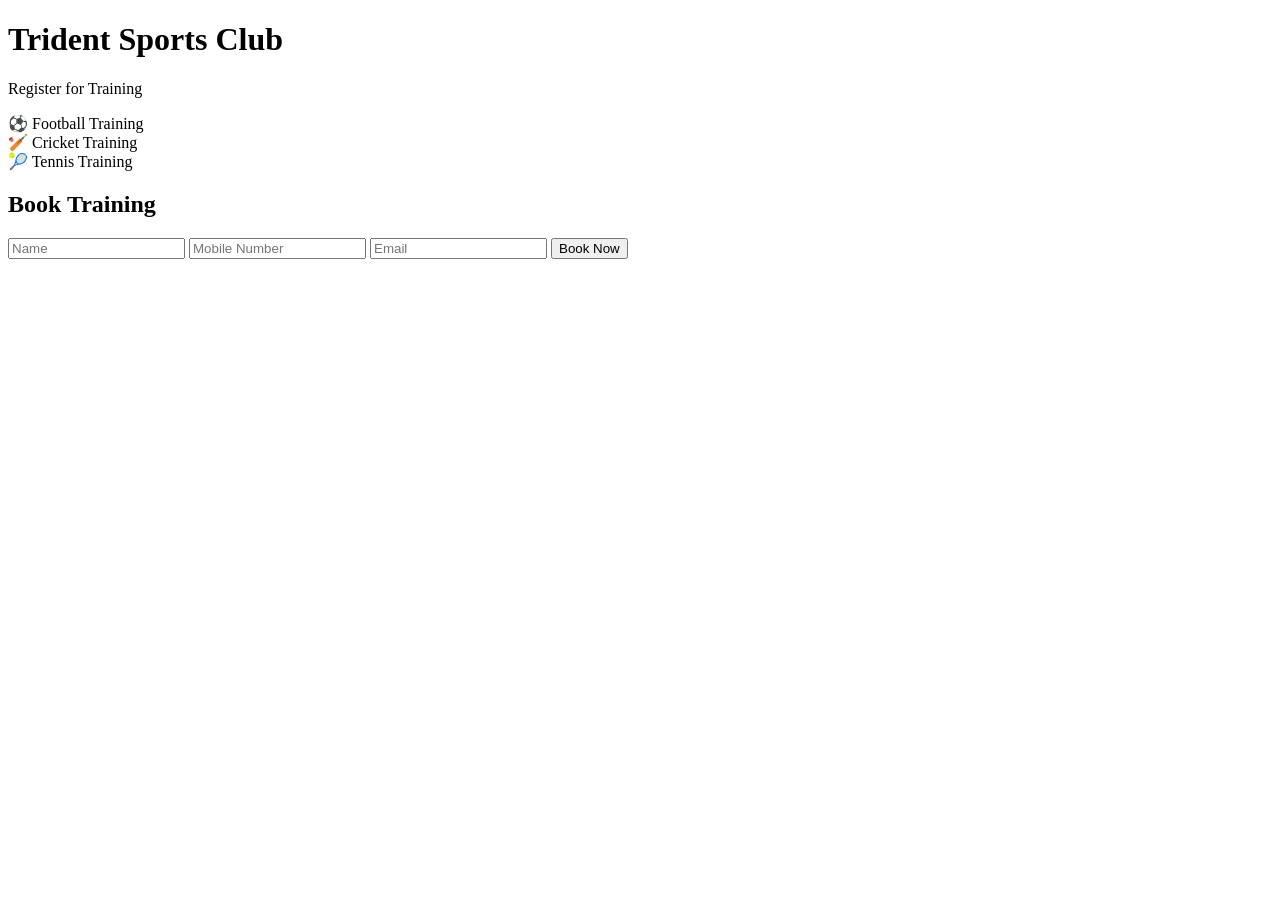
==== commit bbe7722b: "index.html" ====
--- a/index.html
+++ b/index.html
@@ -1,362 +1,48 @@
 <!DOCTYPE html>
-<html lang="en">
+<html>
 <head>
-<meta charset="UTF-8">
+
 <meta name="viewport" content="width=device-width, initial-scale=1.0">
-<title>Trident Sports Club — Jamnagar</title>
-<link rel="preconnect" href="https://fonts.googleapis.com">
-<link href="https://fonts.googleapis.com/css2?family=Rajdhani:wght@400;500;600;700&family=Orbitron:wght@400;700;900&family=Inter:wght@300;400;500;600&display=swap" rel="stylesheet">
-<style>
-:root {
-  --neon:#7FFF00; --dark-green:#00C800; --black:#080808; --dark:#0f0f0f;
-  --card:#161616; --border:rgba(127,255,0,0.15); --text:#e8e8e8; --muted:#888;
-}
-*{margin:0;padding:0;box-sizing:border-box}
-html{scroll-behavior:smooth}
-body{background:var(--black);color:var(--text);font-family:"Inter",sans-serif;overflow-x:hidden}
-::-webkit-scrollbar{width:4px}::-webkit-scrollbar-track{background:var(--black)}::-webkit-scrollbar-thumb{background:var(--neon);border-radius:2px}
 
-/* LOADER */
-#loader{position:fixed;inset:0;z-index:99999;background:var(--black);display:flex;flex-direction:column;align-items:center;justify-content:center;gap:18px;transition:opacity .7s,visibility .7s}
-#loader.gone{opacity:0;visibility:hidden}
-#loader img{height:110px;animation:logoPulse 1s ease-in-out infinite alternate;filter:drop-shadow(0 0 30px rgba(127,255,0,0.6))}
-@keyframes logoPulse{from{transform:scale(.95);filter:drop-shadow(0 0 20px rgba(127,255,0,.4))}to{transform:scale(1.05);filter:drop-shadow(0 0 50px rgba(127,255,0,.9))}}
-.loader-title{font-family:"Orbitron",sans-serif;font-size:24px;font-weight:900;color:var(--neon);letter-spacing:5px;animation:fadeUp .6s ease .2s both}
-.loader-sub{font-family:"Rajdhani",sans-serif;font-size:13px;letter-spacing:3px;color:var(--muted);text-transform:uppercase;animation:fadeUp .6s ease .4s both}
-.loader-track{width:220px;height:3px;background:rgba(127,255,0,.1);border-radius:3px;overflow:hidden;animation:fadeUp .4s ease .3s both}
-.loader-fill{height:100%;background:linear-gradient(90deg,var(--dark-green),var(--neon));animation:fillBar 1.6s ease .3s both}
-@keyframes fillBar{from{width:0}to{width:100%}}
-@keyframes fadeUp{from{opacity:0;transform:translateY(12px)}to{opacity:1;transform:translateY(0)}}
+<title>Trident Sports Club</title>
 
-/* HEADER */
-header{position:fixed;top:0;left:0;right:0;z-index:1000;background:rgba(8,8,8,.93);backdrop-filter:blur(14px);border-bottom:1px solid var(--border);padding:0 40px;height:82px;display:flex;align-items:center;justify-content:space-between;animation:slideDown .7s ease 1.8s both}
-@keyframes slideDown{from{transform:translateY(-100%);opacity:0}to{transform:translateY(0);opacity:1}}
-.logo-wrap img{height:70px;object-fit:contain;filter:drop-shadow(0 0 10px rgba(127,255,0,.25));transition:filter .3s}
-.logo-wrap img:hover{filter:drop-shadow(0 0 24px rgba(127,255,0,.7))}
-nav{display:flex;align-items:center;gap:8px}
-nav a,nav button{color:var(--text);text-decoration:none;font-family:"Rajdhani",sans-serif;font-size:15px;font-weight:600;letter-spacing:1px;text-transform:uppercase;padding:9px 20px;border-radius:4px;border:1px solid transparent;background:none;cursor:pointer;transition:all .3s}
-nav a:hover{color:var(--neon);border-color:var(--border)}
-.cta-btn{background:var(--neon)!important;color:var(--black)!important;border-color:var(--neon)!important;font-weight:700!important}
-.cta-btn:hover{background:transparent!important;color:var(--neon)!important}
+<link rel="stylesheet" href="style.css">
 
-/* HERO SLIDER */
-.hero{margin-top:82px;position:relative;height:calc(100vh - 82px);overflow:hidden}
-.slides-wrap{display:flex;width:100%;height:100%;transition:transform .8s cubic-bezier(.77,0,.18,1)}
-.slide{min-width:100%;height:100%;position:relative;display:flex;align-items:center;justify-content:center}
-.slide-bg{position:absolute;inset:0;background-size:cover;background-position:center;transform:scale(1.05);transition:transform 8s ease}
-.slide.active .slide-bg{transform:scale(1)}
-.slide-overlay{position:absolute;inset:0;background:linear-gradient(135deg,rgba(8,8,8,.85) 0%,rgba(8,8,8,.4) 60%,rgba(0,200,0,.08) 100%)}
-.slide-content{position:relative;z-index:2;text-align:center;padding:0 20px;animation:fadeUp .9s ease 2s both}
-.slide-content h2{font-family:"Orbitron",sans-serif;font-size:clamp(26px,5vw,62px);font-weight:900;color:#fff;line-height:1.1;text-shadow:0 0 40px rgba(127,255,0,.3)}
-.slide-content h2 span{color:var(--neon)}
-.slide-content p{font-size:clamp(13px,2vw,19px);color:var(--text);margin:14px 0 28px;opacity:.85;font-family:"Rajdhani",sans-serif;letter-spacing:2px}
-.slide-btn{display:inline-block;background:var(--neon);color:var(--black);font-family:"Rajdhani",sans-serif;font-weight:700;font-size:16px;letter-spacing:2px;text-transform:uppercase;padding:14px 40px;border-radius:4px;cursor:pointer;border:2px solid var(--neon);transition:all .3s;text-decoration:none}
-.slide-btn:hover{background:transparent;color:var(--neon);box-shadow:0 0 30px rgba(127,255,0,.3)}
-.slide-dots{position:absolute;bottom:28px;left:50%;transform:translateX(-50%);display:flex;gap:10px;z-index:10}
-.dot{width:8px;height:8px;border-radius:50%;background:rgba(255,255,255,.3);cursor:pointer;transition:all .3s}
-.dot.active{background:var(--neon);width:24px;border-radius:4px}
-.slide-arrow{position:absolute;top:50%;transform:translateY(-50%);z-index:10;background:rgba(127,255,0,.1);border:1px solid var(--border);color:var(--neon);width:48px;height:48px;border-radius:50%;display:flex;align-items:center;justify-content:center;cursor:pointer;font-size:22px;transition:all .3s;backdrop-filter:blur(8px)}
-.slide-arrow:hover{background:var(--neon);color:var(--black)}
-.slide-arrow.prev{left:22px}.slide-arrow.next{right:22px}
+</head>
 
-/* SECTIONS */
-section{padding:90px 40px}
-.section-label{text-align:center;font-family:"Rajdhani",sans-serif;font-size:12px;letter-spacing:3px;text-transform:uppercase;color:var(--neon);margin-bottom:10px}
-.section-title{font-family:"Orbitron",sans-serif;font-size:clamp(22px,4vw,40px);font-weight:900;text-align:center;color:#fff;margin-bottom:10px}
-.section-title span{color:var(--neon)}
-.section-sub{text-align:center;color:var(--muted);font-size:14px;letter-spacing:1px;margin-bottom:56px;font-family:"Rajdhani",sans-serif}
-
-/* SCROLL FADE */
-.fade-up{opacity:0;transform:translateY(36px);transition:opacity .7s ease,transform .7s ease}
-.fade-up.visible{opacity:1;transform:translateY(0)}
-.delay-1{transition-delay:.1s}.delay-2{transition-delay:.2s}.delay-3{transition-delay:.3s}.delay-4{transition-delay:.4s}.delay-5{transition-delay:.5s}
-
-/* GAMES SECTION */
-#games{background:var(--dark);position:relative;overflow:hidden}
-#games::before{content:"";position:absolute;inset:0;background:radial-gradient(ellipse at 50% 110%,rgba(127,255,0,.06) 0%,transparent 65%)}
-.games-grid{display:grid;grid-template-columns:repeat(auto-fill,minmax(200px,1fr));gap:22px;max-width:1100px;margin:0 auto}
-.game-card{background:var(--card);border:1px solid var(--border);border-radius:14px;overflow:hidden;cursor:pointer;transition:all .4s;position:relative;text-decoration:none;display:block}
-.game-card::after{content:"";position:absolute;inset:0;background:linear-gradient(to top,rgba(0,0,0,.8) 0%,transparent 60%)}
-.game-card:hover{transform:translateY(-10px) scale(1.02);box-shadow:0 24px 60px rgba(0,0,0,.5)}
-.game-card-img{width:100%;height:200px;object-fit:cover;display:block;transition:transform .6s ease}
-.game-card:hover .game-card-img{transform:scale(1.08)}
-.game-card-body{position:absolute;bottom:0;left:0;right:0;z-index:2;padding:18px}
-.game-card-icon{font-size:30px;display:block;margin-bottom:6px}
-.game-card-name{font-family:"Orbitron",sans-serif;font-size:16px;font-weight:700;color:#fff;margin-bottom:4px}
-.game-card-desc{font-family:"Rajdhani",sans-serif;font-size:13px;color:rgba(255,255,255,.7);letter-spacing:.5px}
-.game-card-arrow{position:absolute;top:14px;right:14px;z-index:3;background:rgba(127,255,0,.15);border:1px solid rgba(127,255,0,.3);color:var(--neon);width:34px;height:34px;border-radius:50%;display:flex;align-items:center;justify-content:center;font-size:16px;transition:all .3s;opacity:0}
-.game-card:hover .game-card-arrow{opacity:1;background:var(--neon);color:var(--black)}
-.game-card-border{position:absolute;top:0;left:0;right:0;height:3px;transform:scaleX(0);transition:transform .4s}
-.game-card:hover .game-card-border{transform:scaleX(1)}
-
-/* COACHES SECTION */
-#coaches{background:var(--black)}
-.coaches-grid{display:grid;grid-template-columns:repeat(auto-fill,minmax(230px,1fr));gap:24px;max-width:1100px;margin:0 auto}
-.coach-card{background:var(--card);border:1px solid var(--border);border-radius:14px;overflow:hidden;transition:all .4s}
-.coach-card:hover{transform:translateY(-6px);box-shadow:0 20px 50px rgba(127,255,0,.08);border-color:rgba(127,255,0,.3)}
-.coach-top{height:200px;background:linear-gradient(135deg,#1a2a0a,#0a1a05);display:flex;align-items:center;justify-content:center;font-size:80px;position:relative}
-.coach-sport-badge{position:absolute;top:12px;right:12px;background:var(--neon);color:var(--black);font-family:"Rajdhani",sans-serif;font-weight:700;font-size:11px;letter-spacing:1px;text-transform:uppercase;padding:4px 10px;border-radius:3px}
-.coach-info{padding:20px}
-.coach-info h3{font-family:"Rajdhani",sans-serif;font-size:20px;font-weight:700;color:#fff}
-.coach-info p{color:var(--muted);font-size:13px;margin-top:6px;line-height:1.5}
-.coach-exp{display:flex;align-items:center;gap:6px;margin-top:10px;color:var(--neon);font-family:"Rajdhani",sans-serif;font-size:13px;font-weight:600}
-
-/* LOCATION */
-#location{background:var(--dark)}
-.location-inner{max-width:900px;margin:0 auto;display:grid;grid-template-columns:1fr 1fr;gap:40px;align-items:center}
-.location-info h3{font-family:"Orbitron",sans-serif;font-size:20px;color:var(--neon);margin-bottom:20px}
-.location-info p{color:var(--text);line-height:1.7;margin-bottom:10px;font-size:15px}
-.location-info p strong{color:var(--neon);font-family:"Rajdhani",sans-serif;font-size:11px;letter-spacing:1px;text-transform:uppercase;display:block;margin-bottom:2px}
-.map-btn{display:inline-flex;align-items:center;gap:10px;margin-top:24px;background:var(--neon);color:var(--black);font-family:"Rajdhani",sans-serif;font-weight:700;font-size:15px;letter-spacing:1px;text-transform:uppercase;padding:13px 30px;border-radius:6px;text-decoration:none;transition:all .3s;border:2px solid var(--neon)}
-.map-btn:hover{background:transparent;color:var(--neon)}
-.map-box{border-radius:14px;overflow:hidden;border:1px solid var(--border);height:260px;background:var(--card);display:flex;flex-direction:column;align-items:center;justify-content:center;gap:12px;color:var(--muted);font-family:"Rajdhani",sans-serif;font-size:14px;text-align:center}
-
-/* FOOTER */
-footer{background:#050505;border-top:1px solid var(--border);padding:60px 40px 28px}
-.footer-grid{max-width:1100px;margin:0 auto;display:grid;grid-template-columns:1.5fr 1fr 1fr;gap:40px;padding-bottom:40px;border-bottom:1px solid var(--border)}
-.footer-brand img{height:56px;margin-bottom:14px}
-.footer-brand p{color:var(--muted);font-size:14px;line-height:1.7;max-width:280px}
-.footer-col h4{font-family:"Orbitron",sans-serif;font-size:12px;color:var(--neon);letter-spacing:2px;text-transform:uppercase;margin-bottom:18px}
-.footer-col p,.footer-col a{color:var(--muted);font-size:14px;line-height:2;text-decoration:none;display:block;transition:color .2s}
-.footer-col a:hover{color:var(--neon)}
-.footer-bottom{max-width:1100px;margin:20px auto 0;display:flex;justify-content:space-between;align-items:center;font-size:13px;color:var(--muted)}
-
-/* RESPONSIVE */
-@media(max-width:768px){
-  header{padding:0 18px}
-  nav a:not(.cta-btn){display:none}
-  section{padding:60px 18px}
-  .location-inner{grid-template-columns:1fr}
-  .footer-grid{grid-template-columns:1fr}
-  .footer-bottom{flex-direction:column;gap:8px;text-align:center}
-}
-</style>
-</head>
 <body>
 
-<!-- LOADER -->
-<div id="loader">
-  <img src="[data-uri]" alt="Trident">
-  <div class="loader-title">TRIDENT</div>
-  <div class="loader-sub">Sports Club &nbsp;·&nbsp; Jamnagar</div>
-  <div class="loader-track"><div class="loader-fill"></div></div>
+<div class="app">
+
+<h1>Trident Sports Club</h1>
+
+<p class="subtitle">Register for Training</p>
+
+<div class="card">⚽ Football Training</div>
+<div class="card">🏏 Cricket Training</div>
+<div class="card">🎾 Tennis Training</div>
+
+<div class="booking">
+
+<h2>Book Training</h2>
+
+<form id="bookingForm">
+
+<input type="text" id="name" placeholder="Name" required>
+
+<input type="tel" id="phone" placeholder="Mobile Number" required>
+
+<input type="email" id="email" placeholder="Email" required>
+
+<button type="submit">Book Now</button>
+
+</form>
+
 </div>
 
-<!-- HEADER -->
-<header>
-  <div class="logo-wrap">
-    <img src="[data-uri]" alt="Trident Sports Club">
-  </div>
-  <nav>
-    <a href="#games">Games</a>
-    <a href="#coaches">Coaches</a>
-    <a href="#location">Location</a>
-    <button class="cta-btn" onclick="window.location.href='pages/games.html'">⚡ Book Now</button>
-  </nav>
-</header>
-
-<!-- HERO SLIDER -->
-<div class="hero" id="gallery">
-  <div class="slides-wrap" id="slidesWrap">
-
-    <div class="slide active">
-      <div class="slide-bg" style="background-image:url('https://images.unsplash.com/photo-1579952363873-27f3bade9f55?w=1400&q=80');background-color:#0a1a05;background-blend-mode:multiply"></div>
-      <div class="slide-overlay"></div>
-      <div class="slide-content">
-        <h2>One Club.<br><span>Endless Champions.</span></h2>
-        <p>Cricket · Football · Volleyball · Skating · Karate</p>
-        <a class="slide-btn" href="pages/games.html">Explore Games</a>
-      </div>
-    </div>
-
-    <div class="slide">
-      <div class="slide-bg" style="background-image:url('https://images.unsplash.com/photo-1531415074968-036ba1b575da?w=1400&q=80');background-color:#0a0f0a;background-blend-mode:multiply"></div>
-      <div class="slide-overlay"></div>
-      <div class="slide-content">
-        <h2>World-Class<br><span>Cricket Coaching</span></h2>
-        <p>Train with the best coaches in Jamnagar</p>
-        <a class="slide-btn" href="pages/game-detail.html?sport=cricket">Book Cricket</a>
-      </div>
-    </div>
-
-    <div class="slide">
-      <div class="slide-bg" style="background-image:url('https://images.unsplash.com/photo-1579952363873-27f3bade9f55?w=1400&q=80');background-color:#050a1a;background-blend-mode:multiply"></div>
-      <div class="slide-overlay"></div>
-      <div class="slide-content">
-        <h2>Football<br><span>Training Camp</span></h2>
-        <p>Build skills, stamina &amp; team spirit</p>
-        <a class="slide-btn" href="pages/game-detail.html?sport=football">Book Football</a>
-      </div>
-    </div>
-
-    <div class="slide">
-      <div class="slide-bg" style="background-image:url('https://images.unsplash.com/photo-1566241832378-f0ba5d64e8c3?w=1400&q=80');background-color:#0a0505;background-blend-mode:multiply"></div>
-      <div class="slide-overlay"></div>
-      <div class="slide-content">
-        <h2>Master<br><span>Skating</span></h2>
-        <p>For all ages — beginners to advanced</p>
-        <a class="slide-btn" href="pages/game-detail.html?sport=skating">Book Skating</a>
-      </div>
-    </div>
-
-  </div>
-  <button class="slide-arrow prev" onclick="changeSlide(-1)">&#8249;</button>
-  <button class="slide-arrow next" onclick="changeSlide(1)">&#8250;</button>
-  <div class="slide-dots" id="slideDots"></div>
 </div>
 
-<!-- GAMES SECTION -->
-<section id="games">
-  <p class="section-label fade-up">What We Offer</p>
-  <h2 class="section-title fade-up">Our <span>Games</span></h2>
-  <p class="section-sub fade-up">Click on any game to explore coaching details &amp; book your session</p>
-  <div class="games-grid" id="gamesGrid"></div>
-</section>
+<script src="booking.js"></script>
 
-<!-- COACHES -->
-<section id="coaches">
-  <p class="section-label fade-up">Expert Guidance</p>
-  <h2 class="section-title fade-up">Our <span>Coaches</span></h2>
-  <p class="section-sub fade-up">Trained professionals dedicated to your growth</p>
-  <div class="coaches-grid" id="coachesGrid"></div>
-</section>
-
-<!-- LOCATION -->
-<section id="location">
-  <p class="section-label fade-up">Find Us</p>
-  <h2 class="section-title fade-up">Our <span>Location</span></h2>
-  <p class="section-sub fade-up">Come visit us in Jamnagar</p>
-  <div class="location-inner">
-    <div class="location-info fade-up">
-      <h3>📍 Trident Sports Club</h3>
-      <p><strong>Address</strong>Haridham Society-2,<br>Nr. Avadh Honda Showroom,<br>Ranjitsagar Road, Jamnagar</p>
-      <p style="margin-top:14px"><strong>Phone</strong>84011 13363 &nbsp;|&nbsp; 99983 11845 &nbsp;|&nbsp; 93777 13565</p>
-      <p style="margin-top:14px"><strong>Timings</strong>Monday – Saturday: 6:00 AM – 9:00 PM<br>Sunday: 7:00 AM – 1:00 PM</p>
-      <a class="map-btn" href="https://maps.google.com/?q=Haridham+Society+2+Ranjitsagar+Road+Jamnagar+Gujarat" target="_blank">
-        📍 Open in Google Maps
-      </a>
-    </div>
-    <div class="map-box fade-up delay-2">
-      <div style="font-size:48px;opacity:.4">📍</div>
-      <div>Haridham Society-2<br>Jamnagar, Gujarat</div>
-      <div style="font-size:12px;opacity:.6">Click button to open in Maps</div>
-    </div>
-  </div>
-</section>
-
-<!-- FOOTER -->
-<footer>
-  <div class="footer-grid">
-    <div class="footer-brand">
-      <img src="[data-uri]